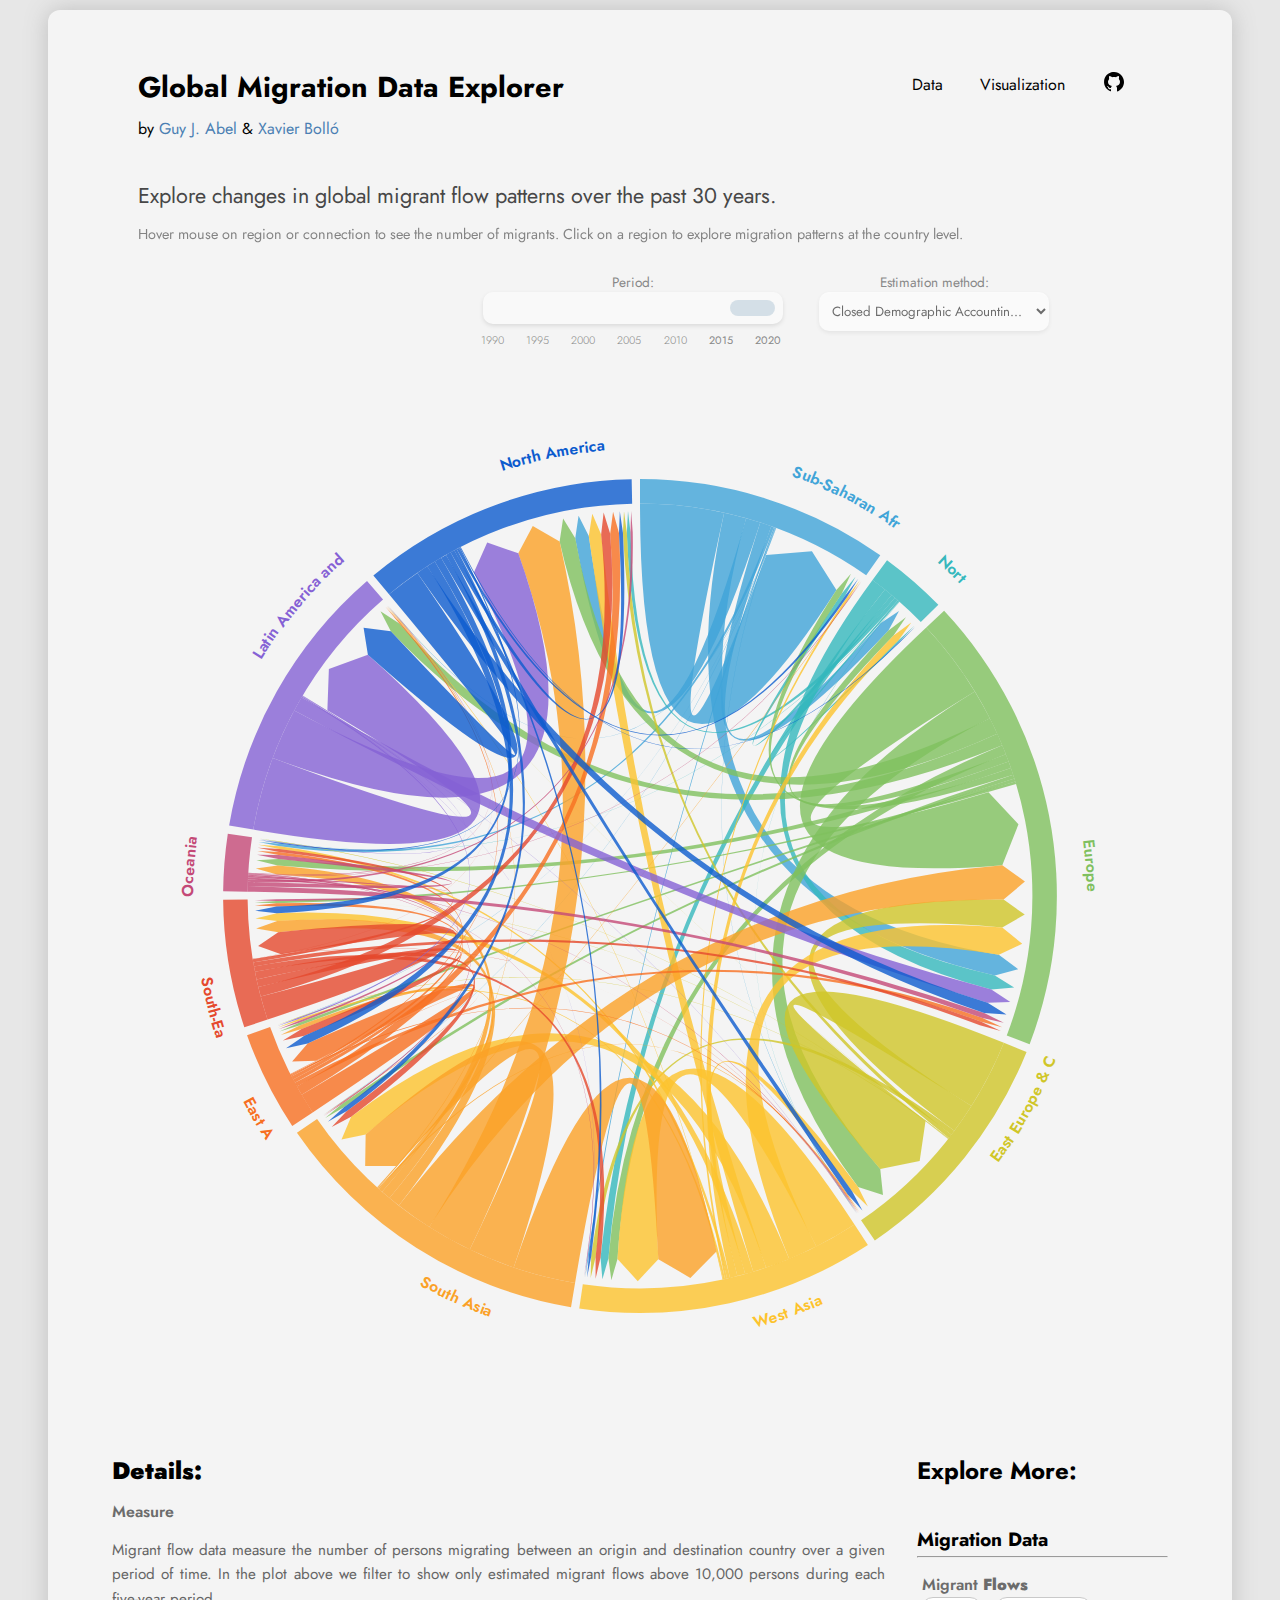
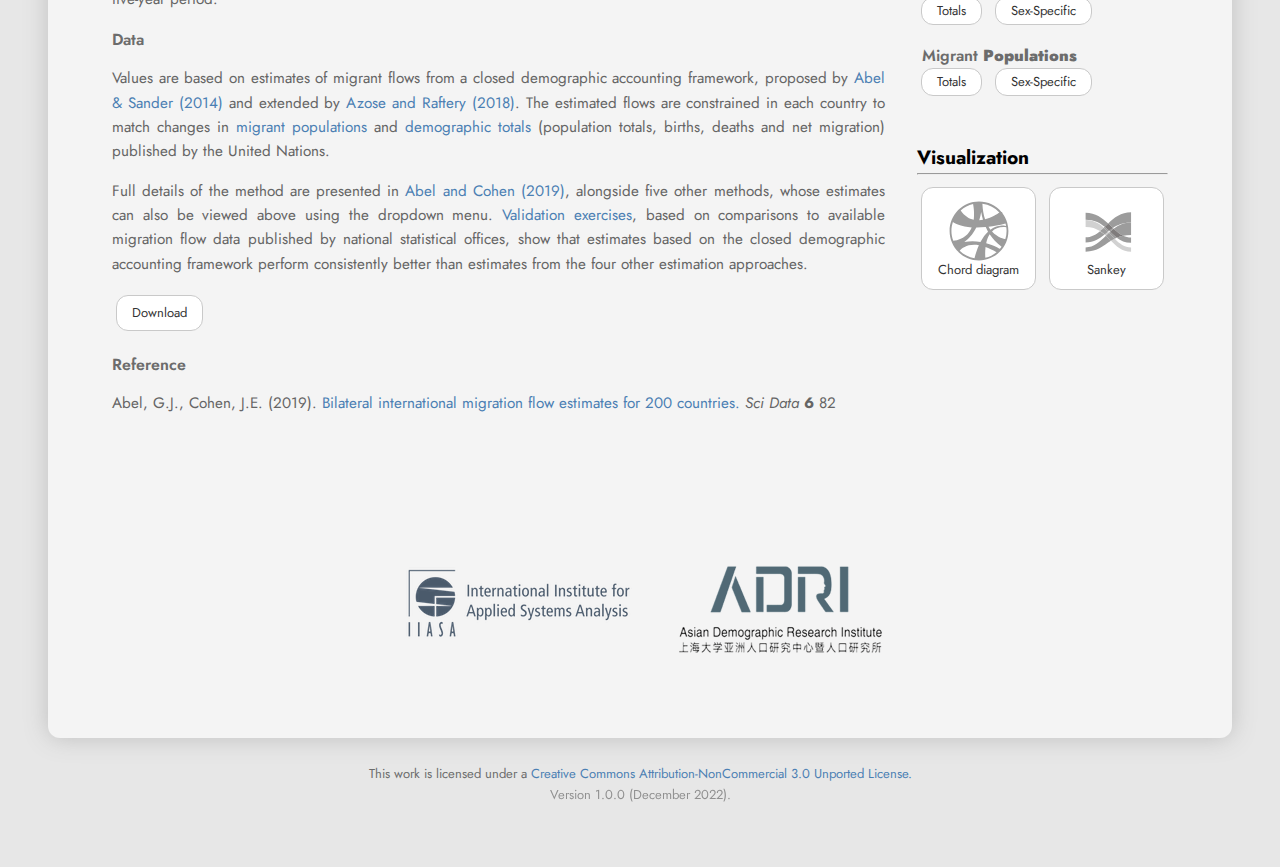
==== index.html @ 1d76b4e7 "updated texts, deleted favicon, deleted unused files" ====
<!doctype html>
<html>
	<head>

		<meta charset="utf-8">	
		<meta name="viewport" content="width=device-width, initial-scale=1">
		
		<link href="styles.css" rel="stylesheet" media="all">
				<!-- Google tag (gtag.js) -->
		<script async src="https://www.googletagmanager.com/gtag/js?id=G-JBPJK3Y9Z3"></script>
		<script>
			window.dataLayer = window.dataLayer || [];
			function gtag(){dataLayer.push(arguments);}
			gtag('js', new Date());
	
			gtag('config', 'G-JBPJK3Y9Z3');
		</script>
		<title>Global Migration Data Explorer - Migrant Flows - Totals</title>
	</head>
<article>
	<header class="header">
   
		<div class="logo">
		  <h1> <a href="./">Global Migration Data Explorer</a></h1>
			  by
		  <a href="http://www.guyabel.com">Guy J. Abel</a> 
		  &amp; 
		  <a href="http://X80110.github.io/about-me">Xavier Bolló</a>             
	  </div>
	  <div>
		  <input class="menu-btn" type="checkbox" id="menu-btn" />
		  <label class="menu-icon" for="menu-btn"><span class="navicon"></span></label>
			  <ul class="menu">
				  <li>
					  Data
					  <div class='dropdown' >
						<p>Migrant<br>Flows</p>
						<p style="background-color:#e7e7e7;margin:0 0 0em; padding: 1em; ">
							<a class='drop-link' href='index.html'>Totals</a>
							<a class='drop-link' href='flows_by_sex.html'>Sex-Specific</a>
							<!-- <a class='drop-link' href='flows_by_type.html'>by type</a> -->
						</p>
						<p>Migrant<br>Populations</p>
						<p style="background-color:#e7e7e7;margin:0 0 0; padding: 1em; ">
							<a class='drop-link' href='stocks.html'>Totals</a>
							<a class='drop-link' href='stocks_by_sex.html'>Sex-Specific</a>
						</p>
					  </div>
				  </li>
				  <li>
					  Visualization <!-- <i class='down'></i> -->
				  <div class='dropdown'>
					  <!-- <p>Visualization</p>          -->
					  <p style="background-color:#e7e7e7;margin:.5em; padding: 1em; ">
						  <a id = "chord-chart-button" class='drop-link drop-viz' style="width:90%" onclick="return switchViz('chord')"  href ="#chord" ><svg width="30px" fill="#9C9C9C"  xmlns="http://www.w3.org/2000/svg" viewBox="0 0 1000 1000"><path d="M973.2 365.1c-.7.2-1.3.3-2 .5C983.4 408.3 990 453.4 990 500c0 270.6-219.4 490-490 490-132.3 0-252.3-52.6-340.5-137.8-.1.2-.3.5-.3.5l-1-1.8C66.8 761.9 10 637.6 10 500 10 229.4 229.4 10 500 10c149.6 0 283.4 67.1 373.3 172.8h9.8s5.4 12 13.5 29.7C929 257 954 307.2 970 361.3c1.3 2 2.5 3.4 3.2 3.8zm-31.9 8.4c-104.7 27.6-198.6 45.7-282.6 56.5 10.3 17 21.1 32.7 32.1 47.1 131.4-97 250.3-66.2 250.3-66.2s4.9 3.2 10.9 7.5c-2.8-15.3-6.5-30.2-10.7-44.9zM959.4 500c0-21.5-2-42.5-4.8-63.3-109.3-10.8-185.3 19.9-237.7 71.4 97.9 106.7 206.9 125 222.2 127.1 13.1-42.7 20.3-88.1 20.3-135.2zM849.2 797.7c9.4-11.1 18.5-22.5 26.9-34.4C791.2 702 727 630.1 678 555.8c-28.8 44.1-47 95.7-58.2 147.1 113.8 30.1 195.9 74.5 229.4 94.8z M605.9 946.6c69.8-16.6 133.5-48.8 186.9-93.2-67.3-39.9-128.3-68.1-183.5-87.6-10 81.2-5.8 152.7-3.4 180.8zM524.4 683c39.8-76 82.9-131.6 125.9-172-14.4-25.2-27-50.5-38.3-75.6-57.2 5.8-109.5 8.2-157 7.9-58.3 118.2-132.4 193-198.9 240 97.6-15.8 188.1-12.7 268.3-.3zm-99.2 269.8c21.4-84.3 46.3-155.6 73.3-216.1-183-30.3-281.5 48.5-320 91 66 64.7 151.5 109.3 246.7 125.1zM71.4 664.4c173.4-25.2 263.1-117.3 307.4-224-175.3-12.5-272.7-61.8-313.5-88.4-15.8 46.5-24.7 96.2-24.7 148 0 58 11.2 113.3 30.8 164.4zM401.1 51.6C323 68.7 252.4 105.8 194.7 157.1c63.8 92.7 139.9 138.5 217.4 155.1 14.5-109.8-1.6-213.8-11-260.6zm103 267.7c21-.9 41.8-3.4 62.1-7.1-13.6-45.7-23.1-89-29.4-127.1-8.7 48.8-19.8 93.3-32.7 134.2zm52.6-274.8c4.6 103.9 21 189.5 44.6 260.2C714 276.1 807.6 215.2 840.4 192c-72-79.5-171.6-133.6-283.7-147.5z"/></svg><br> Chord diagram</a>
						  <a id = "sankey-chart-button" class='drop-link drop-viz' style="width:90%" onclick="return switchViz('sankey')" href ="#sankey"  ><svg width="40px"  viewBox="0 0 1000 1000" version="1.1" xmlns="http://www.w3.org/2000/svg"><path d="M533.504 529.92c31.744 33.792 62.464 67.584 94.208 99.328 11.776-5.632 23.552-11.264 35.84-16.384-38.912-29.696-74.752-64.512-111.104-99.84-6.656 5.632-12.8 11.264-18.944 16.896zM481.792 579.584C380.416 678.4 284.672 773.12 143.36 773.12v71.68c200.704 0 294.4-101.376 422.912-181.248-27.648-28.16-55.296-56.832-84.48-83.968zM771.072 580.096c38.912-7.68 81.408-11.776 130.048-11.776V358.4c-119.808 0-210.944 44.544-289.28 104.448 50.176 47.616 101.376 90.624 159.232 117.248zM143.36 604.16v87.04c142.848 0 231.424-61.44 316.416-131.584-24.064-20.992-49.152-40.448-76.288-57.344C313.856 560.64 239.104 604.16 143.36 604.16zM516.608 512c6.144-5.12 12.288-10.24 18.944-15.36-23.552-22.528-48.128-45.568-73.728-66.56-5.12 4.608-10.24 9.728-14.848 14.336 24.064 21.504 47.104 44.544 69.632 67.584z" fill="#9C9C9C" /><path d="M519.68 374.272c26.624 25.088 52.736 51.2 78.336 75.776C675.328 398.336 767.488 358.4 901.12 358.4V189.44c-169.472 0-281.088 89.088-381.44 184.832z" fill="#9C9C9C" /><path d="M143.36 194.56v117.248c142.848 0 238.08 52.224 318.464 118.272 18.944-18.432 38.4-37.376 57.856-55.808C420.352 280.576 309.76 194.56 143.36 194.56zM901.12 696.32v-87.04c-47.616 0-90.624-10.752-130.048-29.184-39.936 7.68-75.264 18.944-108.032 32.256 64.512 49.152 138.24 83.968 238.08 83.968zM551.936 513.024c18.944-17.408 38.912-34.304 59.392-49.664-4.608-4.096-9.216-8.704-13.824-12.8-22.016 14.848-42.496 30.72-62.464 46.592 6.144 5.12 11.776 10.24 16.896 15.872z" fill="#9C9C9C" /><path d="M551.936 513.024c36.352 35.328 72.192 70.144 111.104 99.84 32.256-13.312 68.096-24.576 108.032-32.256-57.856-26.624-109.056-69.632-159.744-117.248-19.968 15.36-39.936 32.256-59.392 49.664zM598.016 450.048c-26.112-25.088-51.712-50.688-78.336-75.776-19.456 18.432-38.912 37.376-57.856 55.808 25.6 20.992 50.176 44.032 73.728 66.56 19.968-15.872 40.448-31.744 62.464-46.592z" fill="#7F7C7C" /><path d="M901.12 844.8v-71.68c-110.592 0-193.536-64-273.408-144.384-21.504 10.752-41.984 22.528-61.952 34.816 91.648 93.696 182.272 181.248 335.36 181.248zM516.608 512l-56.832 47.616c7.68 6.656 14.848 13.312 22.016 19.968 16.896-16.384 34.304-33.28 51.712-49.664-5.632-6.144-11.264-11.776-16.896-17.92zM143.36 317.44v117.248c99.328 0 175.616 27.136 240.128 67.072 21.504-17.92 42.496-37.376 63.488-57.344C365.056 372.736 270.336 317.44 143.36 317.44z" fill="#D1D1D1" /><path d="M481.792 579.584c29.184 27.136 56.832 55.808 83.968 83.968 19.456-12.288 39.936-24.064 61.952-34.816-31.232-31.744-61.952-65.536-94.208-99.328l-51.712 50.176zM446.976 444.416c-20.992 19.968-41.984 39.424-63.488 57.344 27.648 16.896 52.736 36.352 76.288 57.344 18.944-15.36 37.888-31.744 56.832-47.616-22.528-22.528-45.568-45.568-69.632-67.072z" fill="#9C9C9C" /></svg> <br>Sankey</a>
						  <!-- <a class='drop-link' href='#'><svg width="30px" viewBox="0 0 1000 1000" xmlns="http://www.w3.org/2000/svg"><path d="M384 168.96c-65.024 21.504-122.88 71.68-122.88 71.68l97.28 40.96 128-61.44 20.48-61.44s-65.536-8.704-122.88 10.24z" fill="#9C9C9C" /><path d="M476.16 460.8L358.4 358.4l-163.84-5.12 15.36 204.8 87.04 51.2 66.56 215.04 225.28-240.64 5.12-122.88z" fill="#9C9C9C" /><path d="M803.84 296.96l-143.36-97.28-51.2 51.2 20.48 87.04 97.28 35.84 56.32 56.32 61.44 46.08-46.08 56.32-87.04 261.12 138.24-138.24 20.48-184.32z" fill="#9C9C9C" /><path d="M509.44 174.08c184.832 0 335.36 150.528 335.36 335.36S694.272 844.8 509.44 844.8 174.08 694.272 174.08 509.44 324.608 174.08 509.44 174.08m0-61.44C290.304 112.64 112.64 290.304 112.64 509.44S290.304 906.24 509.44 906.24 906.24 728.576 906.24 509.44 728.576 112.64 509.44 112.64z" fill="#9C9C9C"/></svg> <br>Map</a> -->
					  </p>         
					  
				  </div>
				  </li>
				  
				  <li>
					  <a  target="_blank" href = "https://github.com/X80110/migration-visualization">
						  <img src="static/github-icon.svg" alt="github source code"/>
					  </a>
				  </li>
			  
				<!--   <li>
					  <a target="_blank" href = "https://twitter.com/share?url=<URL>&text=<TEXT>via=<USERNAME>">
						  <img src="static/share-icon.svg" alt="share on twitter"/>
					  </a>
				  </li> -->
				  
				</ul>
				<div class="logo subtitle">
					<h2>Explore changes in global migrant flow patterns over the past 30 years.</h2>
					<p style="opacity:65%;font-size: 1em"> Hover mouse on region or connection to see the number of migrants. Click on a region to explore migration patterns at the country level.</p>
				</div> 
		
	  </header>
<body>

  
  <div id="main">
        <div class="selectors">
			<div class="form">
				<!-- <div ><span>Select sex</span></div> -->
				<div>
				 <!--  <input checked="" class="selectSex" id="female" name="selectSex" type="radio" value="female" />
				  <label for="female">
					<div class="text">
					  Female
					</div>
				  </label>
				  <input  id="male" class="selectSex" name="selectSex" type="radio" value="male" />
				  <label for="male">
					<div class="text">
					  Male
					</div>
				  </label> -->
				</div>
			  </div>
          <div class="range">
            <div ><span>Period:</span></div>
            <!-- <br> -->
            <label for="range" id="start-value"></label>
            <label for="range" id="end-value"></label>
            <input class="slider" type="range" list="tickmarks" id="selectYear" oninput="yearRange.innerText = this.value" min=1990 max=2015 step=5 value=2020 >
            <div class="sliderticks" id="sliderticks"></div> 
          </div>
          <div class="method">
            <div ><span>Estimation method:</span></div>
            <select id="selectMethod"></select>
          </div>
        </div>
		           
		
		
		<div  id="chord">
			<div style="display:none" id="reset" class="drop-link">
				<a name="resetButton" type="button" onclick="resetData()">
					 Collapse regions
				</a>
			</div>
	<!-- 		<div class="selectors" style="opacity:65%; margin-top:1em">
				<p> Click on the outer arc of a region to explore it at a country level</p>
			</div> -->
			<div id="chord-chart"> </div>
		</div>
		<div style="display:none" id="sankey">
			<div class="sourceTarget">
				<p>Origin </p>
				<p>Destination </p>
			</div>
			<div id="sankey-chart"> </div>
		</div>

		<div class="box"> 
			<div class="about">
				<h2><b>Details:</b></h2>
				<div id="markdown_text"></div>
			</div>
			<div>
				<h2>Explore More:</h2>
				<div class="options">
					<div>
					<h2>Migration Data</h2>
					<hr>
						<h4>Migrant <b>Flows</b></h4>
						<a class='drop-link' href='index.html'>Totals</a>
						<a class='drop-link' href='flows_by_sex.html'>Sex-Specific</a>
						<h4>Migrant <b>Populations</b></h4>
						<a class='drop-link' href='stocks.html'>Totals</a>
						<a class='drop-link' href='stocks_by_sex.html'>Sex-Specific</a>
						<!-- <a class='drop-link' href='flows_by_type.html'>by type</a> -->
					</div>
					<div class="options options-viz">
					<h2>Visualization</h2>
					<hr>
					<a id = "chord-chart-button" onclick="return  switchViz('chord')" class='drop-link selected' href ="#chord" ><svg width="60px" fill="#9C9C9C"  xmlns="http://www.w3.org/2000/svg" viewBox="0 0 1000 1000"><path d="M973.2 365.1c-.7.2-1.3.3-2 .5C983.4 408.3 990 453.4 990 500c0 270.6-219.4 490-490 490-132.3 0-252.3-52.6-340.5-137.8-.1.2-.3.5-.3.5l-1-1.8C66.8 761.9 10 637.6 10 500 10 229.4 229.4 10 500 10c149.6 0 283.4 67.1 373.3 172.8h9.8s5.4 12 13.5 29.7C929 257 954 307.2 970 361.3c1.3 2 2.5 3.4 3.2 3.8zm-31.9 8.4c-104.7 27.6-198.6 45.7-282.6 56.5 10.3 17 21.1 32.7 32.1 47.1 131.4-97 250.3-66.2 250.3-66.2s4.9 3.2 10.9 7.5c-2.8-15.3-6.5-30.2-10.7-44.9zM959.4 500c0-21.5-2-42.5-4.8-63.3-109.3-10.8-185.3 19.9-237.7 71.4 97.9 106.7 206.9 125 222.2 127.1 13.1-42.7 20.3-88.1 20.3-135.2zM849.2 797.7c9.4-11.1 18.5-22.5 26.9-34.4C791.2 702 727 630.1 678 555.8c-28.8 44.1-47 95.7-58.2 147.1 113.8 30.1 195.9 74.5 229.4 94.8zM605.9 946.6c69.8-16.6 133.5-48.8 186.9-93.2-67.3-39.9-128.3-68.1-183.5-87.6-10 81.2-5.8 152.7-3.4 180.8zM524.4 683c39.8-76 82.9-131.6 125.9-172-14.4-25.2-27-50.5-38.3-75.6-57.2 5.8-109.5 8.2-157 7.9-58.3 118.2-132.4 193-198.9 240 97.6-15.8 188.1-12.7 268.3-.3zm-99.2 269.8c21.4-84.3 46.3-155.6 73.3-216.1-183-30.3-281.5 48.5-320 91 66 64.7 151.5 109.3 246.7 125.1zM71.4 664.4c173.4-25.2 263.1-117.3 307.4-224-175.3-12.5-272.7-61.8-313.5-88.4-15.8 46.5-24.7 96.2-24.7 148 0 58 11.2 113.3 30.8 164.4zM401.1 51.6C323 68.7 252.4 105.8 194.7 157.1c63.8 92.7 139.9 138.5 217.4 155.1 14.5-109.8-1.6-213.8-11-260.6zm103 267.7c21-.9 41.8-3.4 62.1-7.1-13.6-45.7-23.1-89-29.4-127.1-8.7 48.8-19.8 93.3-32.7 134.2zm52.6-274.8c4.6 103.9 21 189.5 44.6 260.2C714 276.1 807.6 215.2 840.4 192c-72-79.5-171.6-133.6-283.7-147.5z"/></svg><br> Chord diagram</a>
					<a id = "sankey-chart-button" onclick="return switchViz('sankey')" class='drop-link' href="#sankey" ><svg width="60px"  viewBox="0 0 1000 1000" version="1.1" xmlns="http://www.w3.org/2000/svg"><path d="M533.504 529.92c31.744 33.792 62.464 67.584 94.208 99.328 11.776-5.632 23.552-11.264 35.84-16.384-38.912-29.696-74.752-64.512-111.104-99.84-6.656 5.632-12.8 11.264-18.944 16.896zM481.792 579.584C380.416 678.4 284.672 773.12 143.36 773.12v71.68c200.704 0 294.4-101.376 422.912-181.248-27.648-28.16-55.296-56.832-84.48-83.968zM771.072 580.096c38.912-7.68 81.408-11.776 130.048-11.776V358.4c-119.808 0-210.944 44.544-289.28 104.448 50.176 47.616 101.376 90.624 159.232 117.248zM143.36 604.16v87.04c142.848 0 231.424-61.44 316.416-131.584-24.064-20.992-49.152-40.448-76.288-57.344C313.856 560.64 239.104 604.16 143.36 604.16zM516.608 512c6.144-5.12 12.288-10.24 18.944-15.36-23.552-22.528-48.128-45.568-73.728-66.56-5.12 4.608-10.24 9.728-14.848 14.336 24.064 21.504 47.104 44.544 69.632 67.584z" fill="#9C9C9C" /><path d="M519.68 374.272c26.624 25.088 52.736 51.2 78.336 75.776C675.328 398.336 767.488 358.4 901.12 358.4V189.44c-169.472 0-281.088 89.088-381.44 184.832z" fill="#9C9C9C" /><path d="M143.36 194.56v117.248c142.848 0 238.08 52.224 318.464 118.272 18.944-18.432 38.4-37.376 57.856-55.808C420.352 280.576 309.76 194.56 143.36 194.56zM901.12 696.32v-87.04c-47.616 0-90.624-10.752-130.048-29.184-39.936 7.68-75.264 18.944-108.032 32.256 64.512 49.152 138.24 83.968 238.08 83.968zM551.936 513.024c18.944-17.408 38.912-34.304 59.392-49.664-4.608-4.096-9.216-8.704-13.824-12.8-22.016 14.848-42.496 30.72-62.464 46.592 6.144 5.12 11.776 10.24 16.896 15.872z" fill="#9C9C9C" /><path d="M551.936 513.024c36.352 35.328 72.192 70.144 111.104 99.84 32.256-13.312 68.096-24.576 108.032-32.256-57.856-26.624-109.056-69.632-159.744-117.248-19.968 15.36-39.936 32.256-59.392 49.664zM598.016 450.048c-26.112-25.088-51.712-50.688-78.336-75.776-19.456 18.432-38.912 37.376-57.856 55.808 25.6 20.992 50.176 44.032 73.728 66.56 19.968-15.872 40.448-31.744 62.464-46.592z" fill="#7F7C7C" /><path d="M901.12 844.8v-71.68c-110.592 0-193.536-64-273.408-144.384-21.504 10.752-41.984 22.528-61.952 34.816 91.648 93.696 182.272 181.248 335.36 181.248zM516.608 512l-56.832 47.616c7.68 6.656 14.848 13.312 22.016 19.968 16.896-16.384 34.304-33.28 51.712-49.664-5.632-6.144-11.264-11.776-16.896-17.92zM143.36 317.44v117.248c99.328 0 175.616 27.136 240.128 67.072 21.504-17.92 42.496-37.376 63.488-57.344C365.056 372.736 270.336 317.44 143.36 317.44z" fill="#D1D1D1" /><path d="M481.792 579.584c29.184 27.136 56.832 55.808 83.968 83.968 19.456-12.288 39.936-24.064 61.952-34.816-31.232-31.744-61.952-65.536-94.208-99.328l-51.712 50.176zM446.976 444.416c-20.992 19.968-41.984 39.424-63.488 57.344 27.648 16.896 52.736 36.352 76.288 57.344 18.944-15.36 37.888-31.744 56.832-47.616-22.528-22.528-45.568-45.568-69.632-67.072z" fill="#9C9C9C" /></svg> <br>Sankey<br></a>
						<!-- <a class='drop-link' onclick="return switchViz('map')" href='#map'><svg width="30px" viewBox="0 0 1000 1000" xmlns="http://www.w3.org/2000/svg"><path d="M384 168.96c-65.024 21.504-122.88 71.68-122.88 71.68l97.28 40.96 128-61.44 20.48-61.44s-65.536-8.704-122.88 10.24z" fill="#9C9C9C" /><path d="M476.16 460.8L358.4 358.4l-163.84-5.12 15.36 204.8 87.04 51.2 66.56 215.04 225.28-240.64 5.12-122.88z" fill="#9C9C9C" /><path d="M803.84 296.96l-143.36-97.28-51.2 51.2 20.48 87.04 97.28 35.84 56.32 56.32 61.44 46.08-46.08 56.32-87.04 261.12 138.24-138.24 20.48-184.32z" fill="#9C9C9C" /><path d="M509.44 174.08c184.832 0 335.36 150.528 335.36 335.36S694.272 844.8 509.44 844.8 174.08 694.272 174.08 509.44 324.608 174.08 509.44 174.08m0-61.44C290.304 112.64 112.64 290.304 112.64 509.44S290.304 906.24 509.44 906.24 906.24 728.576 906.24 509.44 728.576 112.64 509.44 112.64z" fill="#9C9C9C"/></svg> <br>Map</a> -->

					</div>
				</div>
			</div>
	
	 </div>
		 <div class="logos">
			<hr>
			<a target="_blank" href = "https://iiasa.ac.at/">
				<img src="static/iiasa.png" alt="IIASA"/>
			</a>
			<a target="_blank" href = "https://adri.shu.edu.cn/">
				<img src="static/adri.png" alt="ADRI Asian demographic research institute"/>
			</a>
		</div>
	</article>
   <footer>
	   This work is licensed under a <a href="http://creativecommons.org/licenses/by-nc/3.0/">Creative Commons Attribution-NonCommercial 3.0 Unported License.</a>
	   <a  href="http://creativecommons.org/licenses/by-nc/3.0/"><!-- <img vertical-align="middle"width="60px" src="static/by-nc.png"> --></a>
	   <br>
	   <span class="version"> Version 1.0.0 (December 2022). </span>

    </footer>
	<script src="libs/d3.v7.min.js"></script>
	<script src="libs/chord.js"></script>
	<script src="libs/d3-sankey.min.js"></script>
	<script src="libs/parsemd.js"></script>
	<script src="static/texts/methods.js"></script>

	
	<!-- SETTINGS -->
   <script>
		let config = {}
	   config.stockflow = "flow"
	   config.sex = ""
		config.type = ""
		config.method = "da_pb_closed"
		config.threshold = ""

		const allMethods = ['mig_rate', 'da_min_closed', 'da_min_open','da_pb_closed', 'sd_rev_neg', 'sd_drop_neg'] 
		// const allMethods = config.method === "" 
        //         ? ['mig_rate', 'da_min_closed', 'da_min_open','da_pb_closed', 'sd_rev_neg', 'sd_drop_neg'] 
        //         : ['da_min_closed', 'da_min_open','da_pb_closed'].reverse()
		const allTypes = ['outward','transit','return']
		const allSexes = ['male', 'female'].reverse()
	
	   /* console.log(filename) */
	   let files = [
		"json/flow_da_min_closed.json",
		"json/flow_da_min_open.json",
		"json/flow_da_pb_closed.json",
		"json/flow_mig_rate.json",
		"json/flow_sd_drop_neg.json",
		"json/flow_sd_rev_neg.json",
		]
		let markdown_file  = 'static/texts/flow-total-text.md'
	</script>

	
	
	<!-- CHART -->
	<script src="prepare-data.js"></script>
	<script src="chord-chart.js"></script>
	<script src="sankey-chart.js"></script>	
	
	<!-- RUN DATA AND DRAW CHART	 -->
	<script>
			filename = fileName(config).json
			let datasets =  [];			// promises
			files.forEach(url => datasets.push(d3.json(url)));

			let file_index = files.indexOf(filename)
			
			
			// Load site data
			async function getDataNDraw() {      
				let raw  = []
				for (let dataset of datasets) {
					raw.push(dataset)
				}
				
				const metadata = d3.csv("data/country-metadata-flags.csv")
				return {raw_data:await Promise.all(raw), metadata: await metadata}
			};

			// run visualization selected on #anchor link
			function getAnchor() {
				return (document.URL.split('#').length > 1) ? document.URL.split('#')[1] : null;
			}
			function switchViz(chart){
				const selectedViz = chart === null ? "chord" : chart
				viz = ["chord","sankey","map"]
				notIn = viz.filter(d=> !d.includes(selectedViz))
				document.getElementById(...notIn).style.display = 'none'
				document.getElementById(selectedViz).style.display = ''
				config.regions = []
				getDataNDraw().then(raw=> {
					config.threshold = raw.raw_data[0].threshold
					update(raw,config)
				})
			}
			switchViz(getAnchor()) 			 
			
			// These functions are called in the visualizations at updating the filtering context
			// Show/Hide 'resect selection' button
			function resetData(){
				config.regions = []
				getDataNDraw().then(raw=> {
					update(raw,config)
				})
			}

			// update visualization for the selected values
			function update(raw,config){
				
				if (config.regions.length > 0){
					document.getElementById("reset").style.display = ''
				}  else {
					document.getElementById("reset").style.display = 'none'
				}
				d3.selectAll("#chord-chart g")
					.remove()
				drawChords(raw,config)
				setData(raw,config)
				
				getMarkdown().then(text => {
					parsed_text = parseMarkdown(text)
						// Restructure last paragraph to style as a button
						.replace(" - See file","</p><p>See file")
					let method = parseMarkdown(method_text[config.method])
					element = parsed_text
					// Set threshold population and replace in text
					// console.log(config.threshold)
					let threshold = d3.format(",.2r")(config.threshold)
					output_text = parsed_text
						.replace("[METHOD]",method)
						.replace("X???",threshold)

					// Print on DOM
					document.getElementById("markdown_text").innerHTML = output_text
					
					if (filename.includes("flow")){
						document.querySelector("#markdown_text > p:nth-child(8) > a").className = 'drop-link'
					} 
					else if (filename.includes("stock")) {
						document.getElementById("markdown_text").querySelectorAll('a')[2].className = 'drop-link'
					}
				})
			}

			// Details static/texts/*.md - parse to html 
			async function getMarkdown(){							
				const about_data = d3.text(markdown_file)			
				return await about_data		
										
			}
   </script>
</body>
</html>
---- styles.css ----
@import url(//fonts.googleapis.com/css?family=Jost:400,600,700,300);


@font-face {
  font-family: NotoColorEmojiLimited;
  unicode-range: U+1F1E6-1F1FF;
  src: url(https://raw.githack.com/googlefonts/noto-emoji/main/fonts/NotoColorEmoji.ttf);
}

* {
    box-sizing: border-box; 
    border-radius: 12px;
    font-family:  'Jost',  'NotoColorEmojiLimited', -apple-system, BlinkMacSystemFont, 
    'Segoe UI', Roboto, Helvetica, Arial, sans-serif, 'Apple Color Emoji', 
    'Segoe UI Emoji', 'Segoe UI Symbol' !important;
}
body {
    background:#e7e7e7;
    padding:0 0.5em 0 0.5em ;
    margin: .6em  auto;
    text-align: center;
    max-width: 1200px;    
    line-height:1.3em;
}
a, .header a  {
  text-decoration: none;
  color: #4b7fb3;
}
header, footer, article{
    padding: 1em;
}
header, footer {
    width: 90%;
    display:inline-block;
    /* display:inline-flex; */
    /* position:relative; */
}
article {
  background-color:#f4f4f4;
  /* -moz-box-shadow: 0 0 25px #bebebe; */
  -webkit-box-shadow: 0 0 25px #bebebe;
  box-shadow: 0 0 25px #bebebe;
  padding-bottom:4rem;
}
footer {
  /* background-color: #e6e6e6; */
  margin-top:1em;
  margin-bottom:3em;
  font-size:small;
  color: #6c6c6c;
}
h1 {
  display: block;
  font-size: 1.8em;
  margin:1em 0 0.2em;
  font-weight: bold;
}
h1 a { color : black !important}


.options h4 {
  margin:1.2em 0 0 0.3em;
  color: #6c6c6c;
  font-weight: 600;
}
/* header */    
.header ul {  
  align-items: center;
  margin-top: 1.8em;
  float:right;
  list-style: none;
  overflow: hidden;
}
/* menu */
ul.menu li{
    
    padding:1em;
    display:inline;
    /* max-width: 60%; */
  /*   align-items:flex-start; */
    vertical-align: middle;
}


.menu {
    
    max-height: 0;
    float:right;
    transition:  .3s ease-out;
    vertical-align: middle;
}
.logo{
    color: #000;
    font-size:medium;
    line-height: 2.2em;
    text-align: left;
    float:left;
    padding-bottom:0;
    
    /* vertical-align: middle; */
}


img {
  filter: gray; /* IE6-9 */
  -webkit-filter: grayscale(.8); /* Google Chrome, Safari 6+ & Opera 15+ */
  filter: grayscale(.8); /* Microsoft Edge and Firefox 35+ */
}
/* Disable grayscale on hover */
img:hover {
  -webkit-filter: grayscale(0);
  filter: none;
}
.subtitle  {
    /* color: #000; */
    font-size:90%;
    margin-top:1.4em;
    margin-bottom:1em;
    line-height: 1.5em;
    color: #474747;
    
    text-align: left;
    /* display:inline-block; */
    
    /* vertical-align: middle; */
}
.subtitle h2{
  font-weight: 400;
}
/* menu icon*/
.header .menu-icon {
  cursor: pointer;
  display: inline;
  float: right;
  padding: 28px 20px;
  position: relative;
  user-select: none;
}
.header .menu-icon .navicon {
  margin-top:1.2em;
  background: #333;
  display: block;
  height: 2px;
  position: relative;
  -webkit-transition: background .3s ease-out;
  transition: background .3s ease-out;
  width: 18px;
}
.header .menu-icon .navicon:before,
.header .menu-icon .navicon:after {
  background: #333;
  content: '';
  display: block;
  height: 100%;
  position: absolute;
  -webkit-transition: all  .3s ease-in-out; 
  transition: all .3s ease-out;
  width: 100%;
}
.header .menu-icon .navicon:before {
  top: 5px;
}
.header .menu-icon .navicon:after {
  top: -5px;
}
/* menu btn */
.header .menu-btn {
  
  display: none;
}
.header .menu-btn:checked ~ .menu {
  max-height: 240px;
}
.header .menu-btn:checked ~ .menu-icon .navicon {
  background: transparent;
}
.header .menu-btn:checked ~ .menu-icon .navicon:before {
  transform: rotate(-45deg);
}
.header .menu-btn:checked ~ .menu-icon .navicon:after {
  transform: rotate(45deg);
}
.header .menu-btn:checked ~ .menu-icon:not(.steps) .navicon:before,
.header .menu-btn:checked ~ .menu-icon:not(.steps) .navicon:after {
  top: 0;
}

#main {
  min-height: calc(100vh - 70vh);
  text-align: center;
  margin-top:-1.5em;
}
.logos hr {
  border: .6px solid #f4f4f4;
  width:30%;
  margin-top:4em;
  margin-bottom:3em;
}
.logos a{
  display:inline;
  margin:15px
}
.version{
  opacity:0.7;
}
.selectors{  
    -ms-box-orient: horizontal;
    display: -webkit-box;
    display: -moz-box;
    display: -ms-flexbox;
    display: -moz-flex;
    display: -webkit-flex;
    display: flex;
    justify-content: center;
    -webkit-flex-flow: row wrap;
    flex-flow: row wrap;
    
    /* justify-content: space-between; */

    color: #888;
    font-size: 85%;
    margin: 0em 4.6em;
    border-radius: 20px;    
}
.selectors > div{
    z-index: 1;
    border-radius: 15px;
    /* margin-top:1em; */
    /* background-color: #fff; */
    /* outline:dashed; */
    padding:0px 17px 0 17px ;    
   /*  -webkit-transition:  .3s ease-in-out; 
    transition:  .3s ease-in-out;  */
}
.selectors  input{
    -webkit-filter:  drop-shadow(0px 2px 2px rgba(0, 0, 0, 0.2));
    filter:  drop-shadow(0px 2px 2px rgba(0, 0, 0, 0.2));
}
.selectors:hover > div {
 /*    background-color: #ffffffe7; */
    color: #000;
    -webkit-transition:  .3s ease-in-out; 
    transition:  .3s ease-in-out; 
}
.selectors:hover > input{
    
    filter:  drop-shadow(0px 20px 20px rgba(0, 0, 0, 0.4));
    -webkit-transition:  .3s ease-in-out; 
    transition:  .3s ease-in-out; 

}
#yearRange {
    margin-bottom:1.2em;
    color: #000;
}

/*------ SLIDER each 5 years -----------------*/
.slider {
    -webkit-appearance: none;
    width: 300px;
    /* height: 0.1em; */
/*     border: 1px solid #598cae90; */
    margin-top:-1px;
    outline: none;
    opacity: 0.5;
    -webkit-transition: .3s;
    transition: .3s;
    border-radius: 10px;
    padding: 8px;
    filter:  drop-shadow(0px 2px 2px rgba(0, 0, 0, 0.2));
}
.slider:hover {
    opacity: 1;
    /* background: #bee0f290; */
}
.slider::-webkit-slider-thumb {
    -webkit-appearance: none;
    appearance: none;
    width: 16%;
    height: 1.2em;
    background: #598cae70;
    border-radius: 10px;
    transition: 0.3s;
    cursor: pointer;
}
.slider::-moz-range-thumb {
    width: 16%;
    height: 1.2em;
    background: #598cae70;
    border: 0px;/*  solid #598cae; */
    -webkit-transition: all 0.3s;
    transition: all 0.3s;
    cursor: pointer;
}
.sliderticks {
    display: flex;
    width: 300px;
    /* padding-top: 1em; */
    justify-content: space-between; 

}

.sliderticks p {
    position: relative;
    /* padding-block-end: -2em; */
    /* display: flex; */
    
    margin: 0 0 5px 0;
    font-weight: 300;
    font-size: 80%;
    /* color:#777; */
    /* transition: resize .2s; */
}

/*------ SLIDER FOR STOCKS (specific to 1 year not ranges) -----------------*/
.slider-stock {
    -webkit-appearance: none;
    width: 300px;
    /* height: 0.1em; */
    /* border: 1px solid #598cae90; */
    margin-top:-1px;
    outline: none;
    opacity: 0.5;
    -webkit-transition: .3s;
    transition:  .3s;
    border-radius: 10px;
    padding: 8px;
    -webkit-filter:  drop-shadow(0px 2px 2px rgba(0, 0, 0, 0.2));
    filter:  drop-shadow(0px 2px 2px rgba(0, 0, 0, 0.2));
    
}
.slider-stock:hover {
    opacity: 1;
    /* background: #f3fbff90; */
}
.slider-stock::-webkit-slider-thumb {
    -webkit-appearance: none;
    appearance: none;
    width: 1em;
    height: 1.2em;
    background: #598cae70;
    transition: all 0.3s;
    cursor: pointer;
    border-radius: 20px;
}
.slider-stock::-moz-range-thumb {
    /* width: 16%; */
    height: 1.2em;
    background: #598cae70;
    border: 0px;/*  solid #598cae; */
    cursor: pointer;
}
.box {
  margin-right: 3em;
  margin-left: 3em;
  --min: 1ch;
  --gap: 2rem;
  text-align: justify;
  text-justify: inter-word;
  justify-content: center;
  display: flex;
  flex-wrap: wrap;
  gap: var(--gap);
}

.box p  {
  line-height: 1.6em;
  color: #656565;
  font-size: 95%;
}

.box >  .about{
  /* margin: 0 4em 0 4em; */
  min-width: 360px;
  flex: 2 0 var(--min);
  /* flex: 1ch 0 var(--min) ; */
}

.about h4 {
  margin:1.2em 0 0 ;
  color: #6c6c6c;
  font-weight: 600;
}

.options > div {
  line-height: 1em;
  /* justify-content: center; */
  /* margin-left:2em; */
  margin-top: 3em;
  /* padding: 2em; */
  
}
.options h2  {
  line-height: 1em;
  margin-bottom: -.1em;
  font-size: 1.2em;
}



.options-viz a{
  line-height: 1em;
  min-width: 115px;
  padding: 1em;

}

.box  .drop-link {
  border: 1px solid #c9c9c9;
}

/* 48em = 768px */
@media (max-width: 892px) {
  .logo{
    max-width:70%;
  }

  .subtitle {
    margin-top:-2em;
    max-width:100%;
  }
  /* div > button{
      transform: scale(1.4);
  } */
  ul.menu{
    justify-content: center;
    margin-top:0.6em;
    margin-right:5.5em;
}  
  #reset{
    position:block;
    margin-top:1em;
    padding-top:1em;
    transform: scale(.7);
  }
  
  #chord {
    padding-top:4em;
    transform: scale(1.3);
  }
}
@media (min-width: 892px) {
  /* .header li {
    float: left;
  }
  .header li a {
      
    padding: 10px 20px;
  } */
  
  .header .menu {
    float: right;
    
    max-height: none;
  }
  .header .menu-icon {
    display: none;
  }
  
}

/* https://codepen.io/envoy47/pen/eogNVX */
li{
    transition:all 0.3s ease;
    list-style-type:none;
}
li:hover{
    cursor:pointer;
}
.dropdown{
    background-color:#e7e7e7;
    
    /* margin:0 0 1em;  */
    /* padding: 0 0 1em;  */
    border: 1px solid #c9c9c9;
    -webkit-box-shadow: 0 0 25px #bebebe;
    box-shadow: 0 0 25px #bebebe;
    z-index: 1;
    display:block;
    position:absolute;
    visibility: hidden;
    
    width:150px;
    -webkit-transition: 0.2s ease-in-out;
    transition: 0.2s ease-in-out;
    cursor: default;
  }
  
  li:hover > .dropdown{
    z-index:2;
    opacity:1;
    visibility: visible;
    transform:translateY(8px);
  }
  .drop-link {
    display:inline-block;
    text-align: center;
    font-size: small;
    text-decoration:none;
    width:fit-content;

    color:#333;
    /* filter:  drop-shadow(0px 5px 5px rgba(0, 0, 0, 0.2)); */
    padding: 5px 15px;
    margin:4px;
    /* margin-left: 1.5em ;  */
    background-color:#fff;

    -webkit-transition:0.1s;
    transition:0.1s;
  }
  .drop-viz{
    width: 90px;
    height: 90px;
    padding: 15px 15px;
  }
  
  .dropdown  p{
    padding: 3px ;
    margin-bottom: 0em;
    font-weight: 600;
    line-height: 1em;
    /* color: white; */
    /* background-color: #333;      */
  }
  .drop-link:hover{
    transform:scale(1.1);
    opacity:1; 
  }
  .drop-link .selected{
    background-color: #598cae;
  }

  
  .form {
    flex: 1 0px;
    max-width: 250px;
  }
  .form .collection {
    position: relative;
    display: flex;
    border-radius: 10px;
    overflow: hidden;
    padding: 4px 9px;
    filter:  drop-shadow(0px 2px 2px rgba(0, 0, 0, 0.1));
    background: rgba(255, 255, 255, 0.9);
    z-index: 0;
  }
  .form .collection input[type=radio] {
    position: absolute;
    transform: scale(0);
  }
  .form .collection input[type=radio] + label {
    cursor: pointer;
    flex: 1 0 0px;
    /* padding: 2px /* 8px */
  }
  .form .collection input[type=radio] + label > * {
    padding: 2px 3px;
    opacity: 0.875;
    -webkit-transition: all 0.3s;
    transition: all 0.3s;
  }
  .form .collection input[type=radio] + label:last-child {
    position: relative;
  }
  .form .collection input[type=radio] + label:last-child::before {
    content: "";
    position: absolute;
    top: 0;
    height: 100%;
    left: 0;
    right: 0;
    z-index: -1;
    border-radius: 10px;
    background-color: #598cae38;
    background-clip: padding-box;
    transition: all 0.3s;
  }
  .form .collection input[type=radio]:checked + label > * {
    opacity: 1;
    color:#000
  }
  .form .collection input[type=radio]:checked + label + input + label:last-child::before {
    transform: translate(-100%);
  }
  .form .collection input[type=radio]:checked + label + input + label + input + label:last-child::before {
    transform: translate(-200%);
  }

select {
    /* font-size:90%; */
    float:right;
    /* position: relative; */
    /* display: flex; */
    margin-top:-1px;
    opacity:0.7;
    color:#333;
    border-radius: 10px;
    overflow: hidden;
    padding: 9px;
    filter:  drop-shadow(0px 2px 2px rgba(0, 0, 0, 0.1));
    background: rgba(255, 255, 255, 0.9);
    border: 0;
    z-index: 0;
    max-width: 230px; /* Set the maximum width */
    text-overflow: ellipsis; /* Add an ellipsis */
    white-space: nowrap; /* Prevent text from wrapping */ 
  
}



#sankey-visualization {
  -webkit-transition: all 0.3s;
  transition: all 0.3s;
  margin:0% 10% 0 10%;
}
#sankey-visualization p{
  font-weight:700;
  text-transform: uppercase; 
}



.sourceTarget{
  display: flex; 
  margin: 0 6.5em -.8em 6.5em;
  padding:0 1em 0 1em ;
  font-size: 17px;
  color: #656565;
  text-transform: uppercase; 
  justify-content: space-between;
}

#reset {

  font-size:80%;
   /* display:inline-block;
   position:absolute; */
   /* margin: auto; */
   /* left:46.7%; */
   filter:  drop-shadow(0px 2px 2px rgba(0, 0, 0, 0.1));
   background: rgba(255, 255, 255, 0.8);
 
   padding:0 1em 0 1em ;
   /* top:70%; */
   /* display:inline-block; */
   
   /* margin-top:2.4em; */
   cursor:pointer;
 } 
 
/* The graphic interaction */
.group-arc, .node, .region-label-text, #selectYear{
  cursor:pointer;
}

.country-label{
  cursor:pointer;
}

#markdown_text p:nth-last-child(2){
  margin:0
}
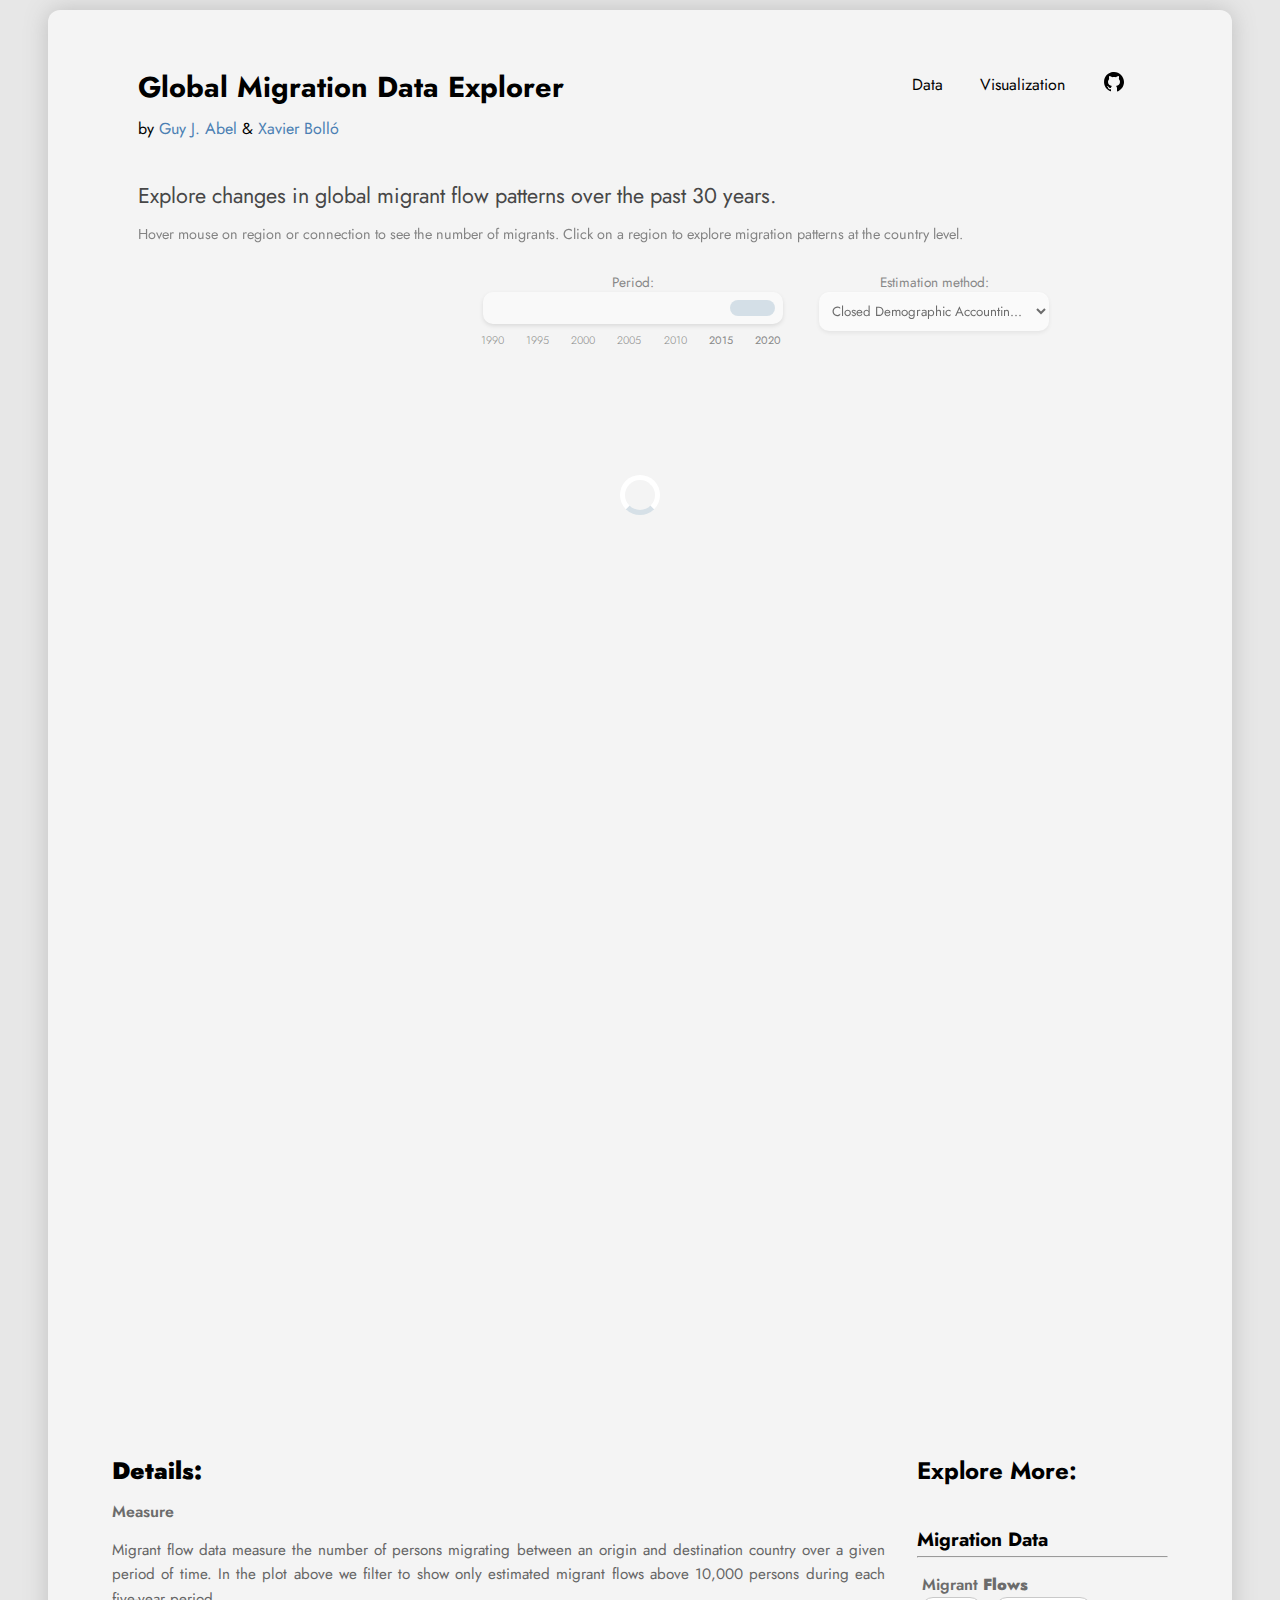
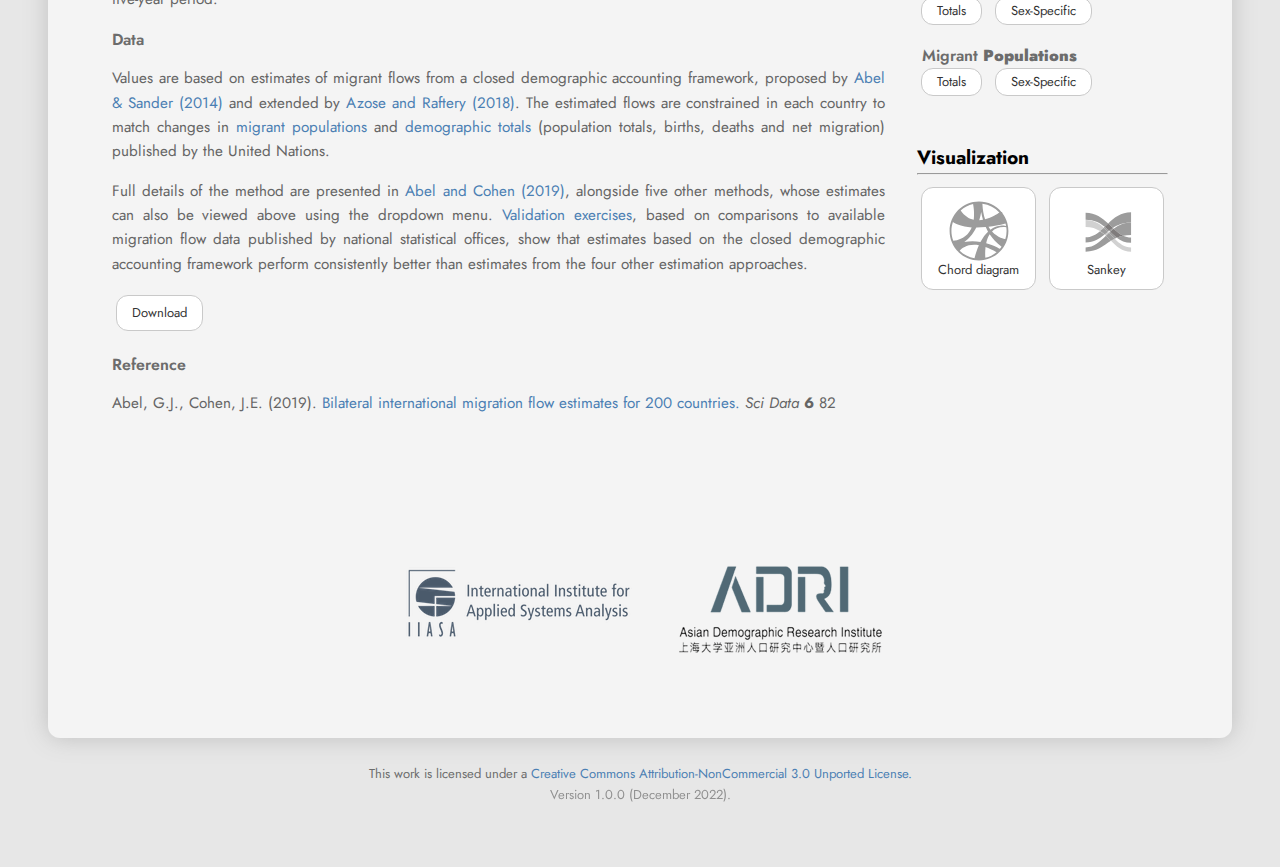
==== commit 59334c10: "test loading animation" ====
--- a/index.html
+++ b/index.html
@@ -116,16 +116,16 @@
         </div>
 		           
 		
-		
+
 		<div  id="chord">
+			<div class="spin" id="spin"></div>
+			
 			<div style="display:none" id="reset" class="drop-link">
 				<a name="resetButton" type="button" onclick="resetData()">
 					 Collapse regions
 				</a>
 			</div>
-	<!-- 		<div class="selectors" style="opacity:65%; margin-top:1em">
-				<p> Click on the outer arc of a region to explore it at a country level</p>
-			</div> -->
+			
 			<div id="chord-chart"> </div>
 		</div>
 		<div style="display:none" id="sankey">
@@ -228,6 +228,35 @@
 	
 	<!-- RUN DATA AND DRAW CHART	 -->
 	<script>
+			/* const loader = document.querySelector('.spin');
+			const status = document.querySelector('#chord');
+
+			// This function simply emulates an asynchronous function
+			const wait = (ms = 5000) => {
+				return new Promise((resolve) => {
+				setTimeout(() => {
+					resolve();
+				},ms)
+			})
+			}
+
+			const toggleLoader = (state) => {
+				loader.classList.toggle('show', state);
+			}
+
+			const timeout = setTimeout(toggleLoader, 4000);
+
+			status.textContent = "Starting load function";
+			wait(2200)
+			
+			.then(() => {
+				status.textContent = "Load function complete";
+				toggleLoader(false);
+					clearTimeout(timeout);
+			})
+
+ */
+
 			filename = fileName(config).json
 			let datasets =  [];			// promises
 			files.forEach(url => datasets.push(d3.json(url)));
@@ -251,6 +280,16 @@
 				return (document.URL.split('#').length > 1) ? document.URL.split('#')[1] : null;
 			}
 			function switchViz(chart){
+				document.onreadystatechange = function() {
+					if (document.readyState !== "complete") {
+						document.querySelector("#chord").style.visibility = "hidden";
+						document.querySelector("#spin").style.visibility = "visible";
+					} else {
+						setTimeout(d=> {
+							document.querySelector("#spin").style.visibility = "hidden";
+							document.querySelector("#chord").style.visibility = "visible";},2000)
+					}
+				};
 				const selectedViz = chart === null ? "chord" : chart
 				viz = ["chord","sankey","map"]
 				notIn = viz.filter(d=> !d.includes(selectedViz))
--- a/styles.css
+++ b/styles.css
@@ -419,9 +419,7 @@
     margin-top:-2em;
     max-width:100%;
   }
-  /* div > button{
-      transform: scale(1.4);
-  } */
+ 
   ul.menu{
     justify-content: center;
     margin-top:0.6em;
@@ -438,16 +436,12 @@
     padding-top:4em;
     transform: scale(1.3);
   }
+  .selectors .range {
+      display:inline-block;
+  }
 }
 @media (min-width: 892px) {
-  /* .header li {
-    float: left;
-  }
-  .header li a {
-      
-    padding: 10px 20px;
-  } */
-  
+
   .header .menu {
     float: right;
     
@@ -663,3 +657,33 @@
 #markdown_text p:nth-last-child(2){
   margin:0
 }
+
+@keyframes spinner {
+        0% {
+          transform: translate3d(-50%, -50%, 0) rotate(0deg);
+        }
+        100% {
+          transform: translate3d(-50%, -50%, 0) rotate(360deg);
+        }
+      }
+      [data-loaded="true"] .spin,
+      [data-loaded="false"] #chord {
+        opacity: 0;
+        transition: opacity 0.2s;
+}
+
+      .spin::before {
+        animation: 1.5s linear infinite spinner;
+        animation-play-state: inherit;
+        border: solid 5px #fff;
+        border-bottom-color: #D6E0E7;
+        border-radius: 50%;
+        content: "";
+        height: 30px;
+        width: 30px;
+        position: absolute;
+        top:55%;
+        left: 50%;
+        transform: translate3d(-50%, -50%, 0);
+        will-change: transform;
+      }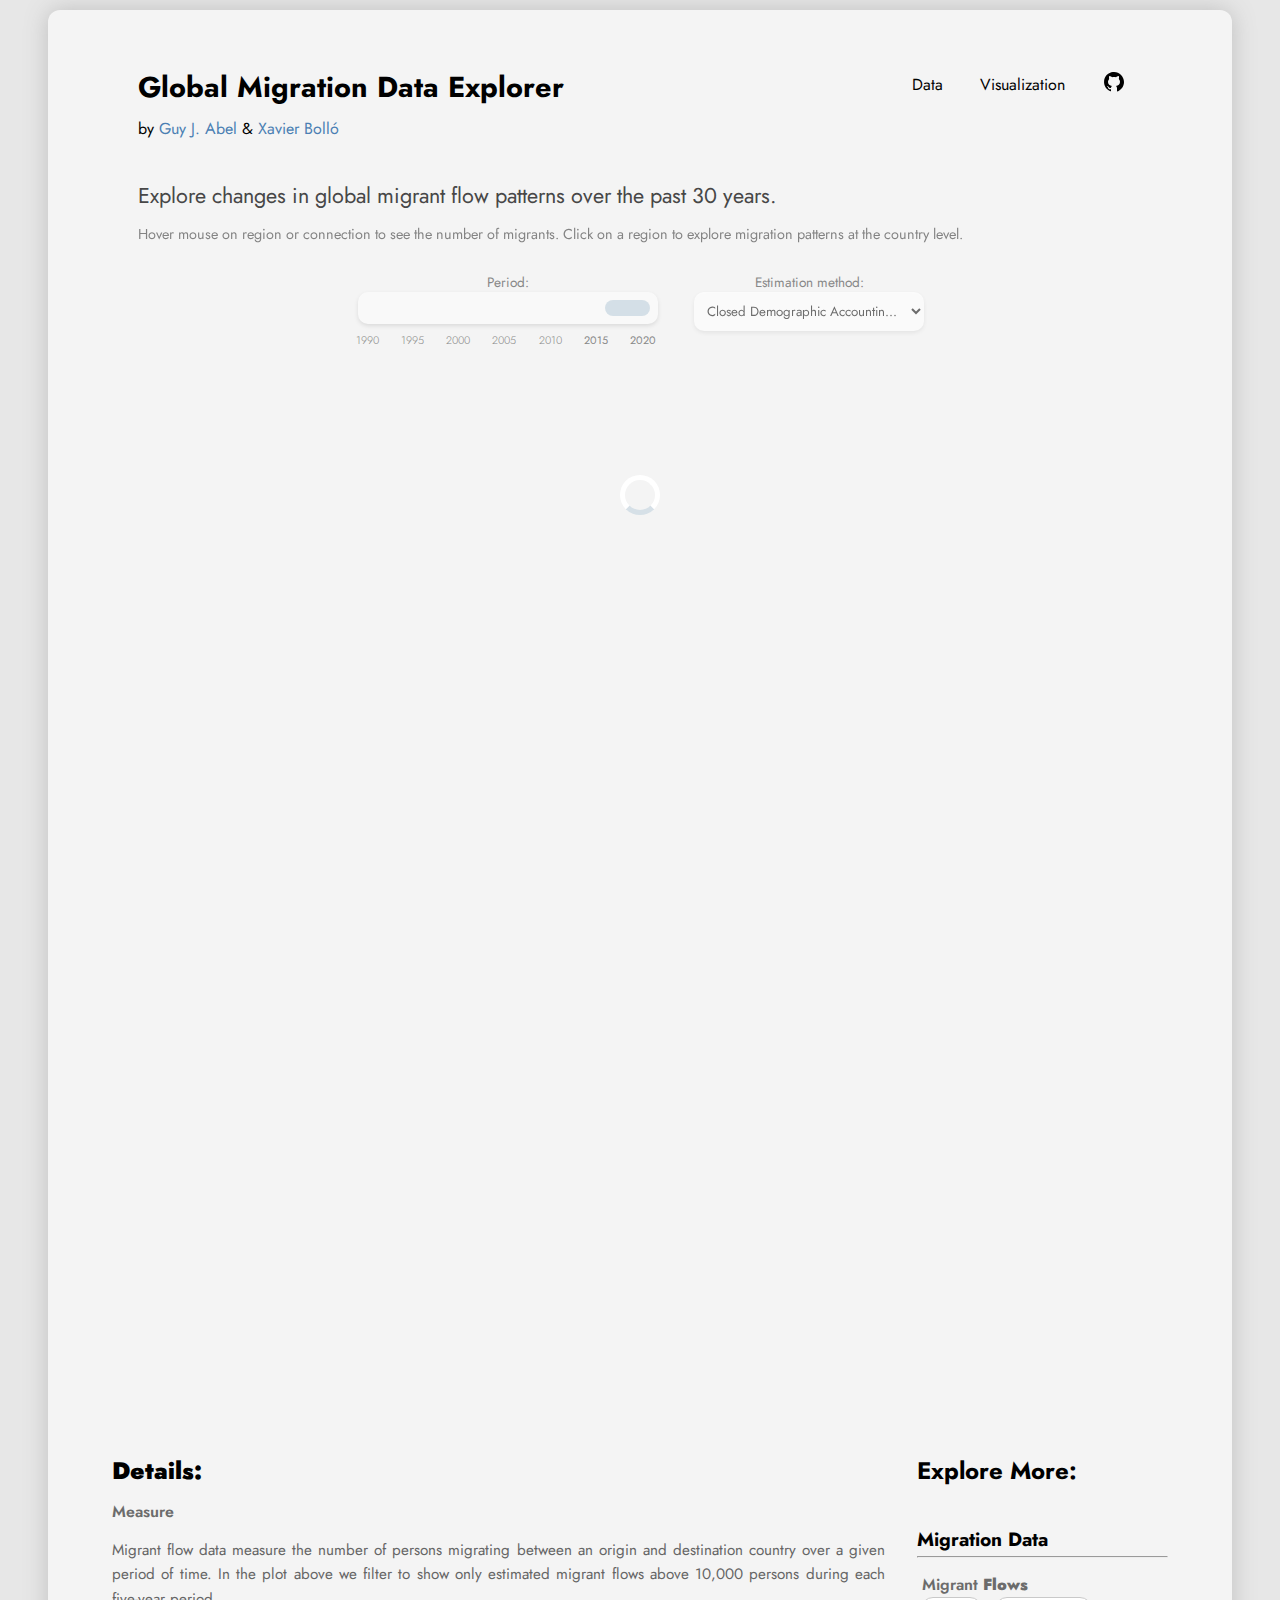
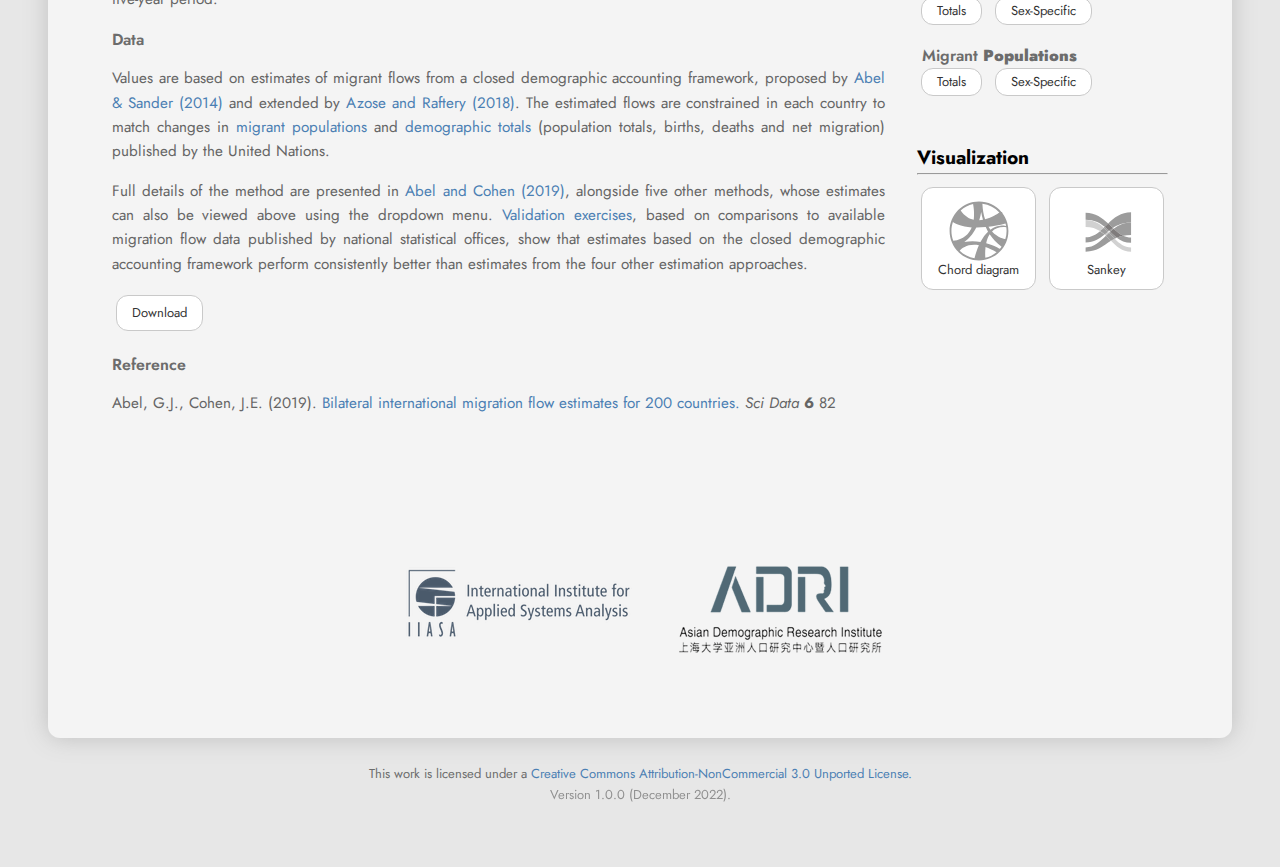
==== commit 5e785c83: "improved mobile ui" ====
--- a/index.html
+++ b/index.html
@@ -84,23 +84,7 @@
   
   <div id="main">
         <div class="selectors">
-			<div class="form">
-				<!-- <div ><span>Select sex</span></div> -->
-				<div>
-				 <!--  <input checked="" class="selectSex" id="female" name="selectSex" type="radio" value="female" />
-				  <label for="female">
-					<div class="text">
-					  Female
-					</div>
-				  </label>
-				  <input  id="male" class="selectSex" name="selectSex" type="radio" value="male" />
-				  <label for="male">
-					<div class="text">
-					  Male
-					</div>
-				  </label> -->
-				</div>
-			  </div>
+			
           <div class="range">
             <div ><span>Period:</span></div>
             <!-- <br> -->
--- a/styles.css
+++ b/styles.css
@@ -436,9 +436,7 @@
     padding-top:4em;
     transform: scale(1.3);
   }
-  .selectors .range {
-      display:inline-block;
-  }
+  
 }
 @media (min-width: 892px) {
 
@@ -450,6 +448,7 @@
   .header .menu-icon {
     display: none;
   }
+  
   
 }
 
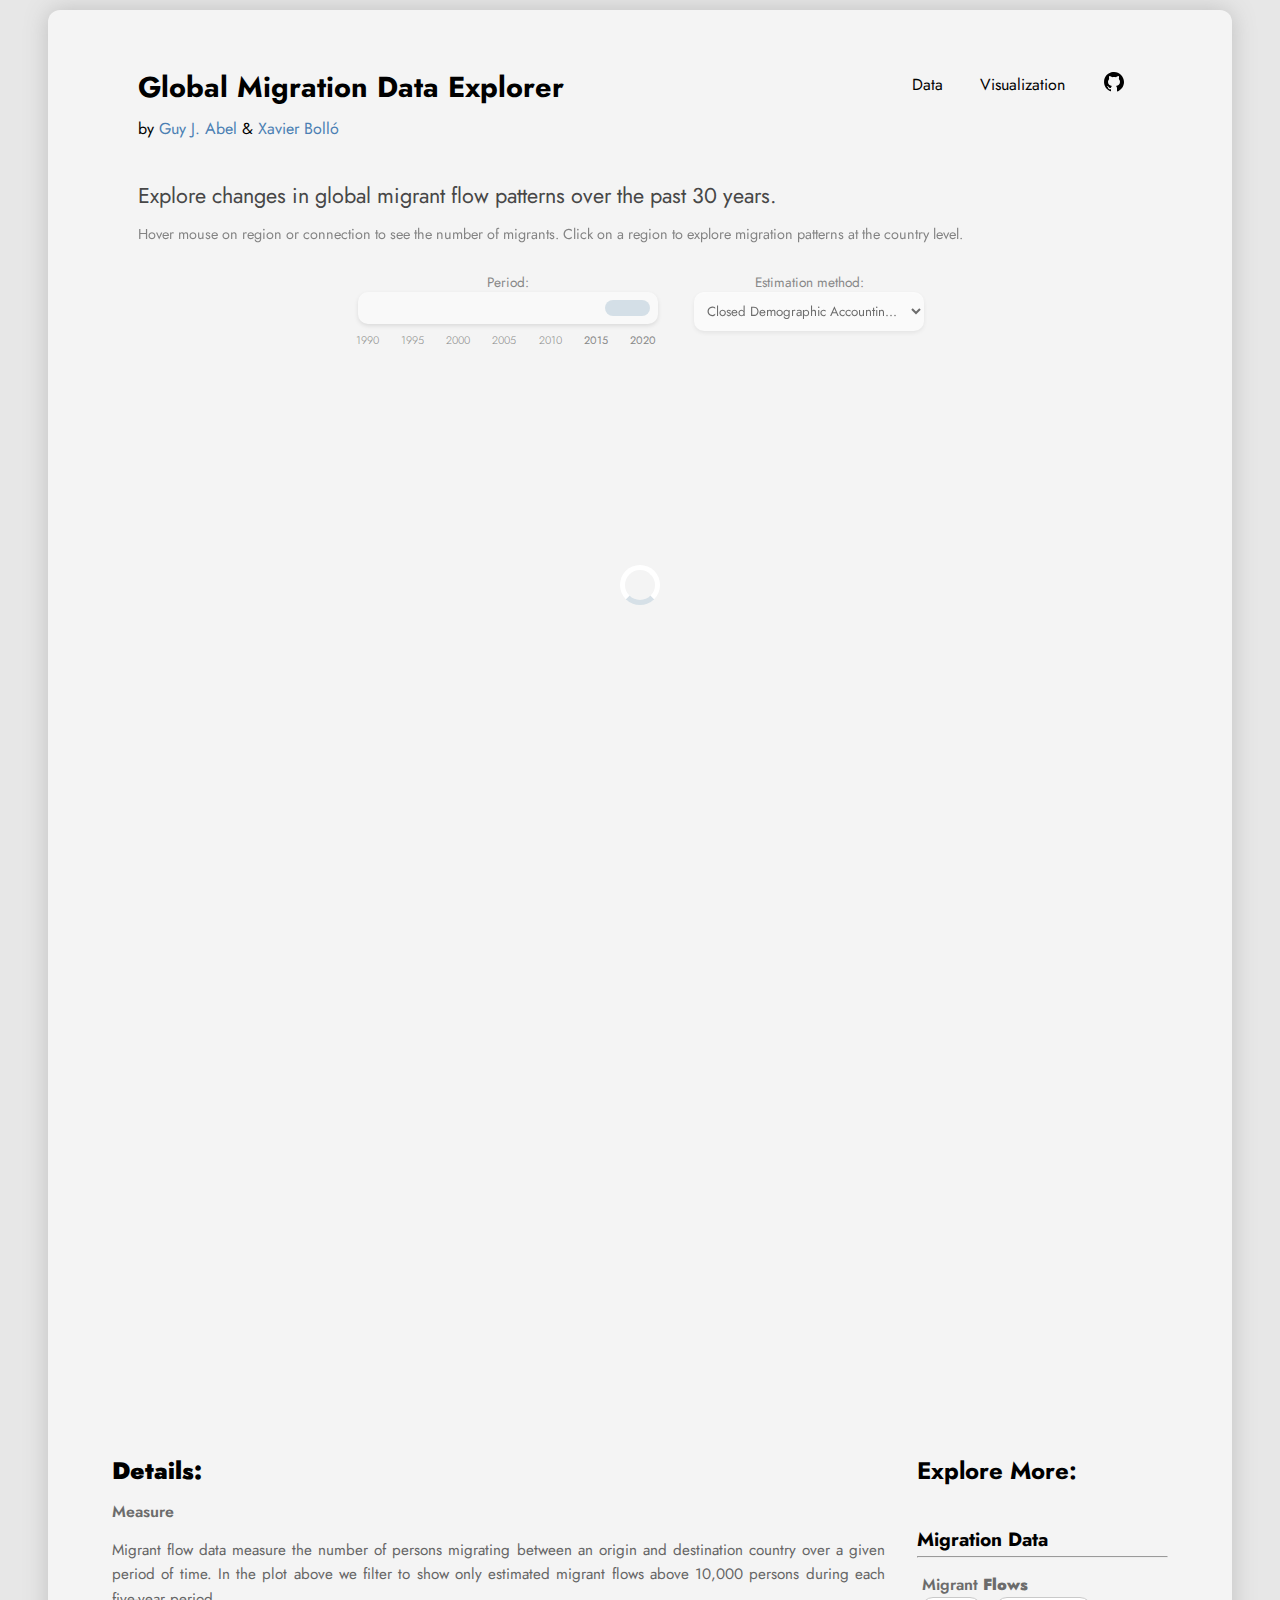
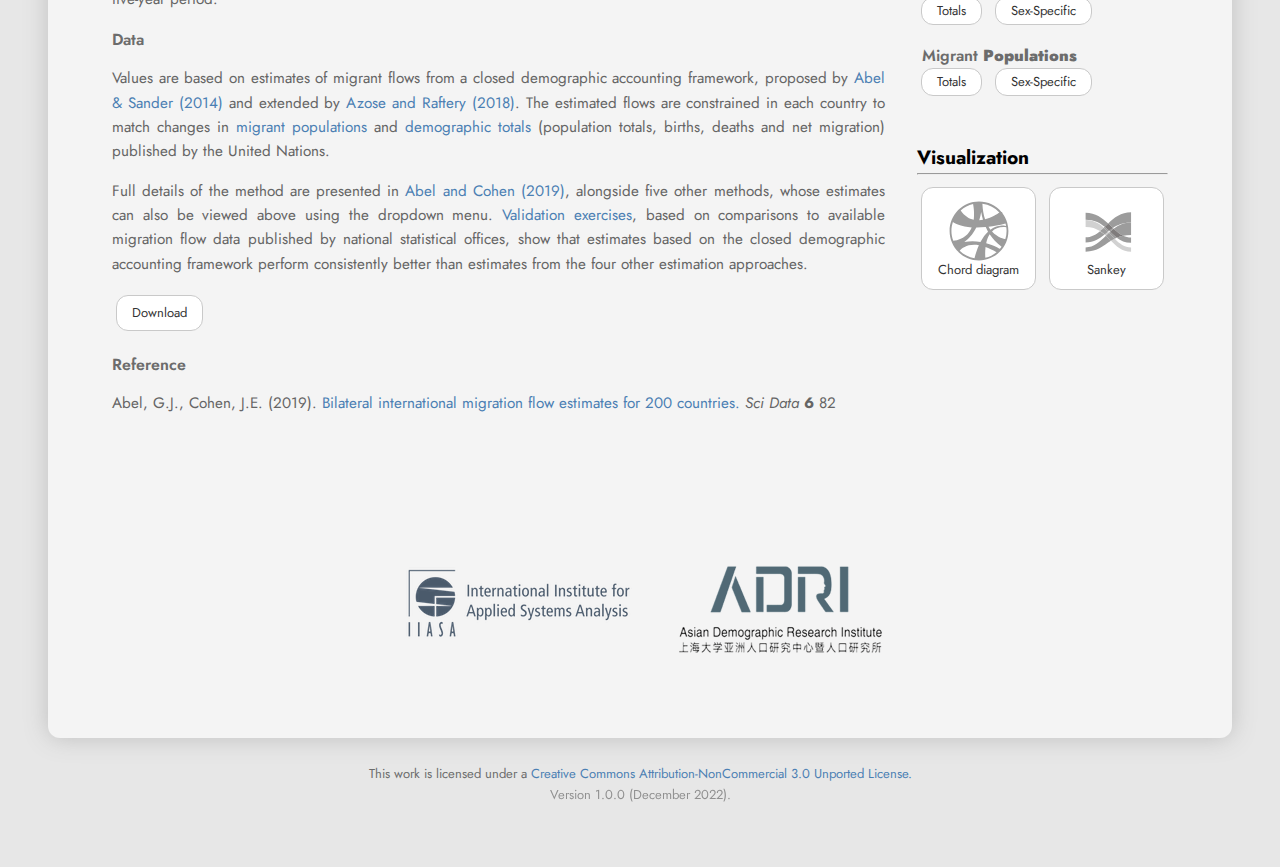
==== commit 3f45cc7f: "cleaned html, improved collapse button" ====
--- a/index.html
+++ b/index.html
@@ -83,6 +83,7 @@
 
   
   <div id="main">
+	
         <div class="selectors">
 			
           <div class="range">
@@ -98,17 +99,16 @@
             <select id="selectMethod"></select>
           </div>
         </div>
-		           
 		
-
+		<div style="display:none" id="reset" class="drop-link">
+			<a name="resetButton" type="button" onclick="resetData()">
+				Collapse regions
+			</a>
+		</div>
+	
 		<div  id="chord">
 			<div class="spin" id="spin"></div>
-			
-			<div style="display:none" id="reset" class="drop-link">
-				<a name="resetButton" type="button" onclick="resetData()">
-					 Collapse regions
-				</a>
-			</div>
+		
 			
 			<div id="chord-chart"> </div>
 		</div>
@@ -119,7 +119,11 @@
 			</div>
 			<div id="sankey-chart"> </div>
 		</div>
-
+		<div style="display:none" id="reset" class="drop-link">
+			<a name="resetButton" type="button" onclick="resetData()">
+				Collapse regions
+			</a>
+		</div>
 		<div class="box"> 
 			<div class="about">
 				<h2><b>Details:</b></h2>
--- a/styles.css
+++ b/styles.css
@@ -426,11 +426,12 @@
     margin-right:5.5em;
 }  
   #reset{
-    position:block;
+    /* position:inline-block; */
     margin-top:1em;
     padding-top:1em;
-    transform: scale(.7);
-  }
+    /* transform: scale(.7); */
+  }
+  
   
   #chord {
     padding-top:4em;
@@ -448,7 +449,12 @@
   .header .menu-icon {
     display: none;
   }
-  
+  .spin > div{
+    display:block;
+    margin-top: 0em;
+  }
+  
+ 
   
 }
 
@@ -627,10 +633,11 @@
 }
 
 #reset {
-
+  
   font-size:80%;
    /* display:inline-block;
    position:absolute; */
+
    /* margin: auto; */
    /* left:46.7%; */
    filter:  drop-shadow(0px 2px 2px rgba(0, 0, 0, 0.1));
@@ -642,6 +649,7 @@
    
    /* margin-top:2.4em; */
    cursor:pointer;
+   
  } 
  
 /* The graphic interaction */
@@ -681,7 +689,7 @@
         height: 30px;
         width: 30px;
         position: absolute;
-        top:55%;
+        top:65%;
         left: 50%;
         transform: translate3d(-50%, -50%, 0);
         will-change: transform;
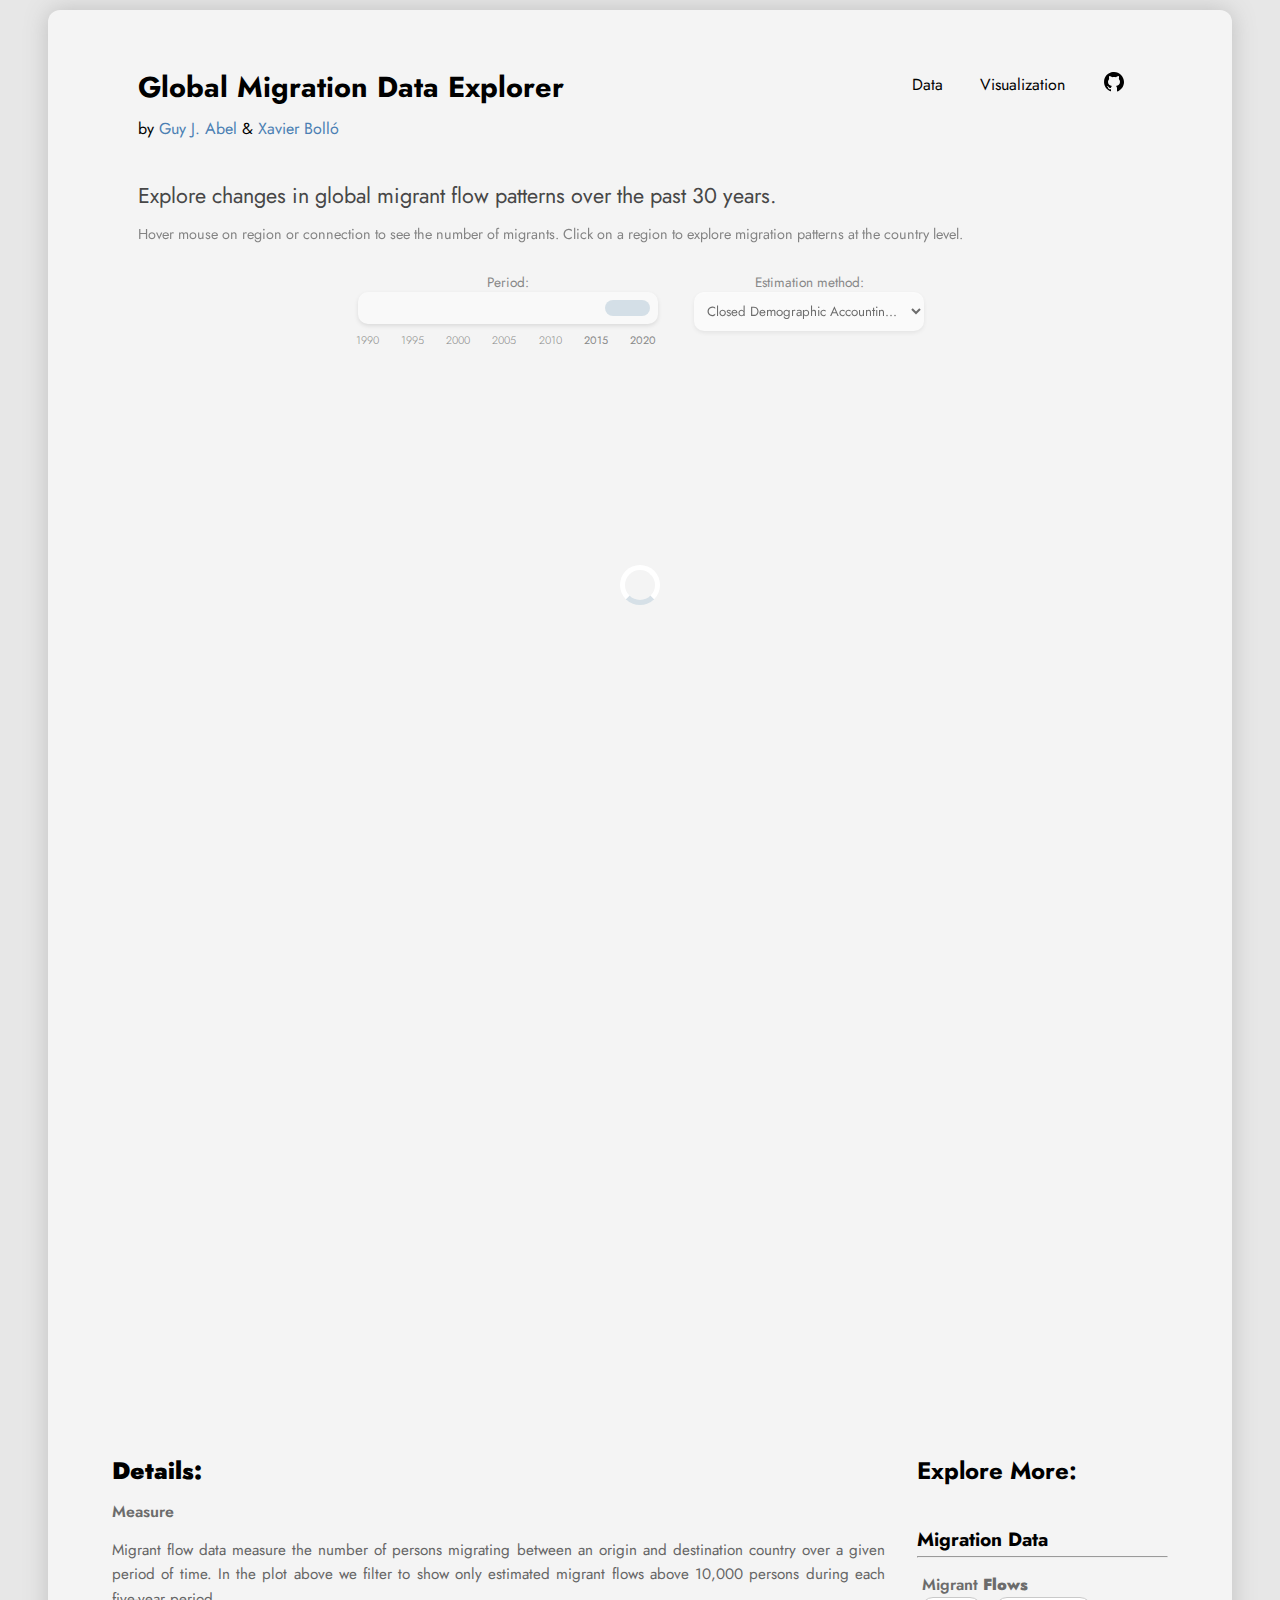
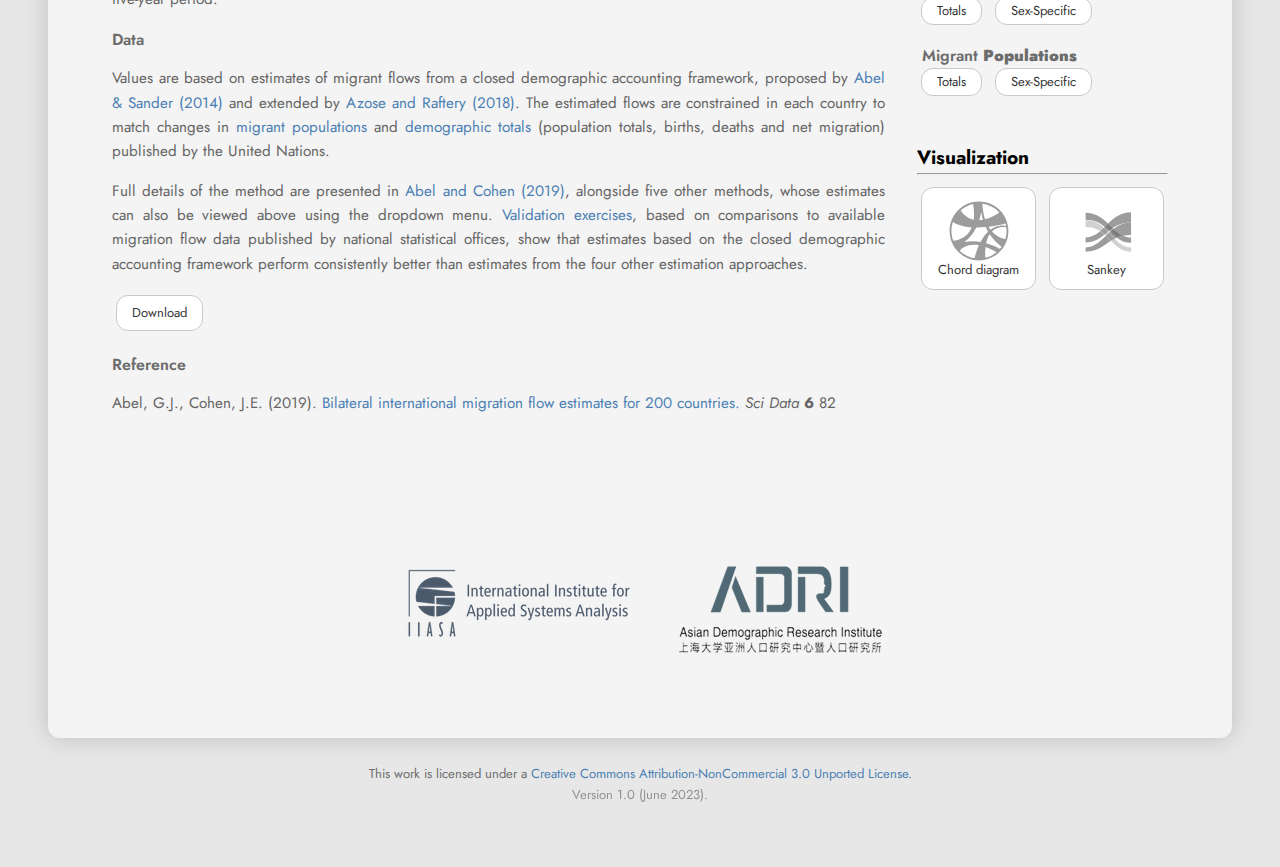
==== commit 08284f8b: "version updated" ====
--- a/index.html
+++ b/index.html
@@ -107,9 +107,7 @@
 		</div>
 	
 		<div  id="chord">
-			<div class="spin" id="spin"></div>
-		
-			
+			<div class="spin" id="spin"></div>			
 			<div id="chord-chart"> </div>
 		</div>
 		<div style="display:none" id="sankey">
@@ -169,7 +167,7 @@
 	   This work is licensed under a <a href="http://creativecommons.org/licenses/by-nc/3.0/">Creative Commons Attribution-NonCommercial 3.0 Unported License.</a>
 	   <a  href="http://creativecommons.org/licenses/by-nc/3.0/"><!-- <img vertical-align="middle"width="60px" src="static/by-nc.png"> --></a>
 	   <br>
-	   <span class="version"> Version 1.0.0 (December 2022). </span>
+	   <span class="version"> Version 1.0 (June 2023). </span>
 
     </footer>
 	<script src="libs/d3.v7.min.js"></script>
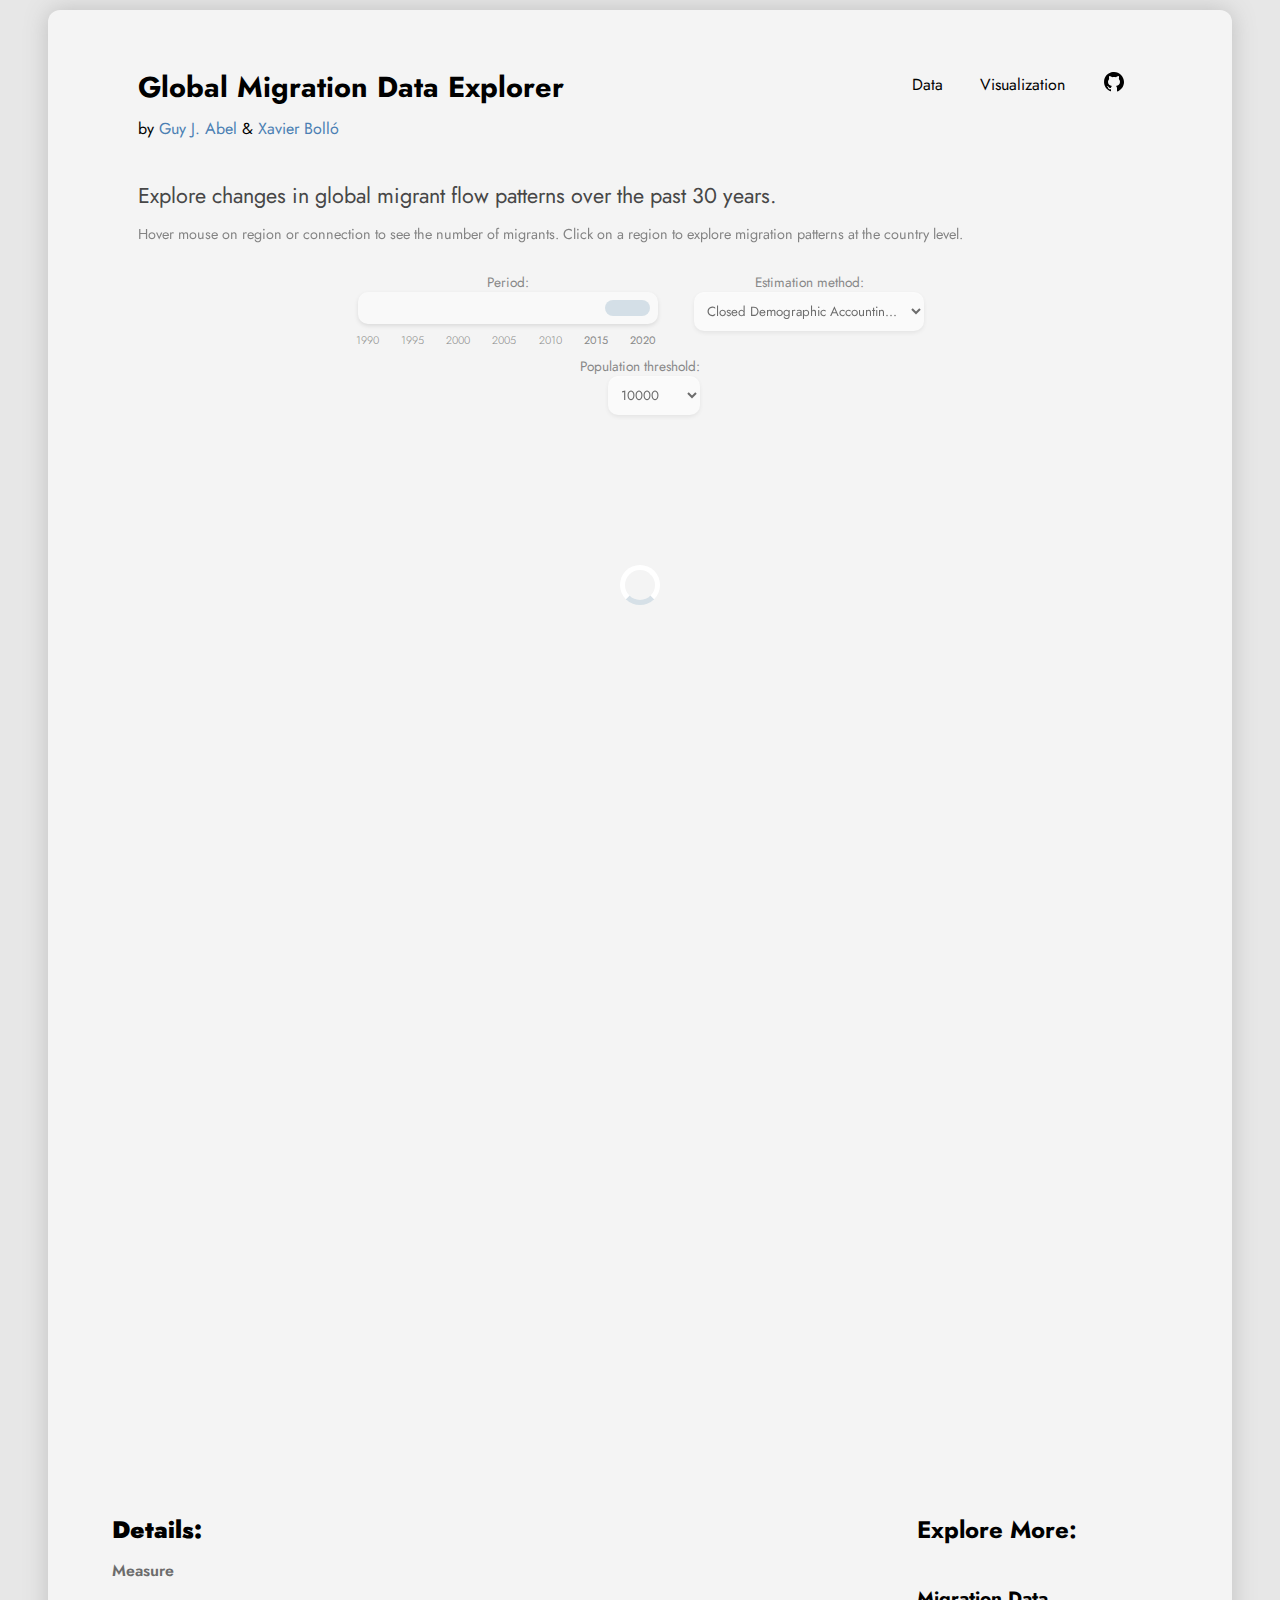
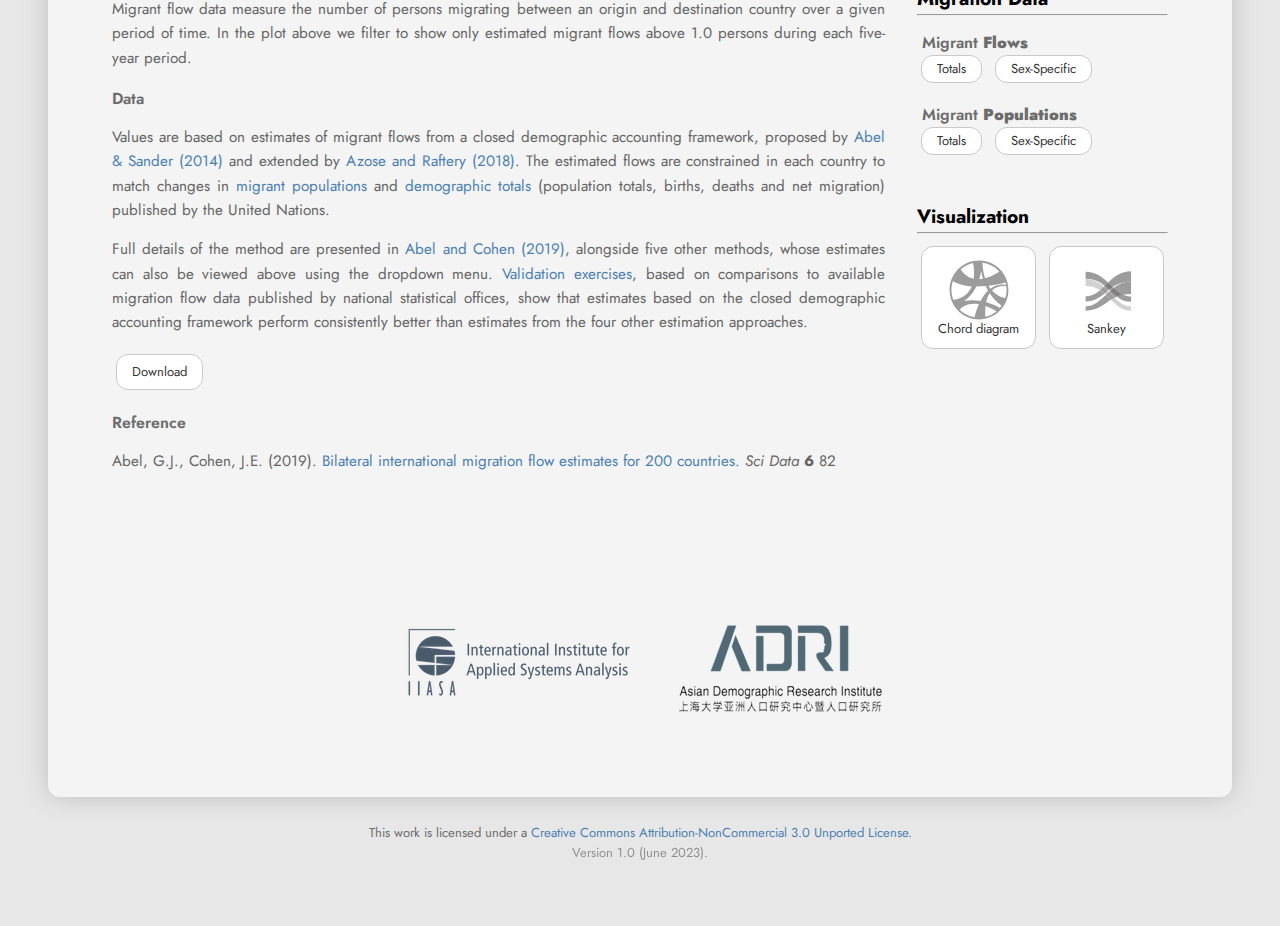
==== commit 2a5975fc: "threshold prototype" ====
--- a/index.html
+++ b/index.html
@@ -105,6 +105,14 @@
 				Collapse regions
 			</a>
 		</div>
+        <div class="selectors">
+	
+          <div class="method threshold">
+            <div ><span>Population threshold:</span></div>
+            <select id="selectedThreshold"></select>
+          </div>
+        </div>
+		
 	
 		<div  id="chord">
 			<div class="spin" id="spin"></div>			
@@ -184,7 +192,7 @@
 	   config.sex = ""
 		config.type = ""
 		config.method = "da_pb_closed"
-		config.threshold = ""
+
 
 		const allMethods = ['mig_rate', 'da_min_closed', 'da_min_open','da_pb_closed', 'sd_rev_neg', 'sd_drop_neg'] 
 		// const allMethods = config.method === "" 
@@ -282,8 +290,10 @@
 				document.getElementById(...notIn).style.display = 'none'
 				document.getElementById(selectedViz).style.display = ''
 				config.regions = []
+				
 				getDataNDraw().then(raw=> {
-					config.threshold = raw.raw_data[0].threshold
+					// config.threshold = raw.raw_data[0].threshold
+					console.log(config)
 					update(raw,config)
 				})
 			}
@@ -308,6 +318,7 @@
 				}
 				d3.selectAll("#chord-chart g")
 					.remove()
+				console.log(config)
 				drawChords(raw,config)
 				setData(raw,config)
 				
